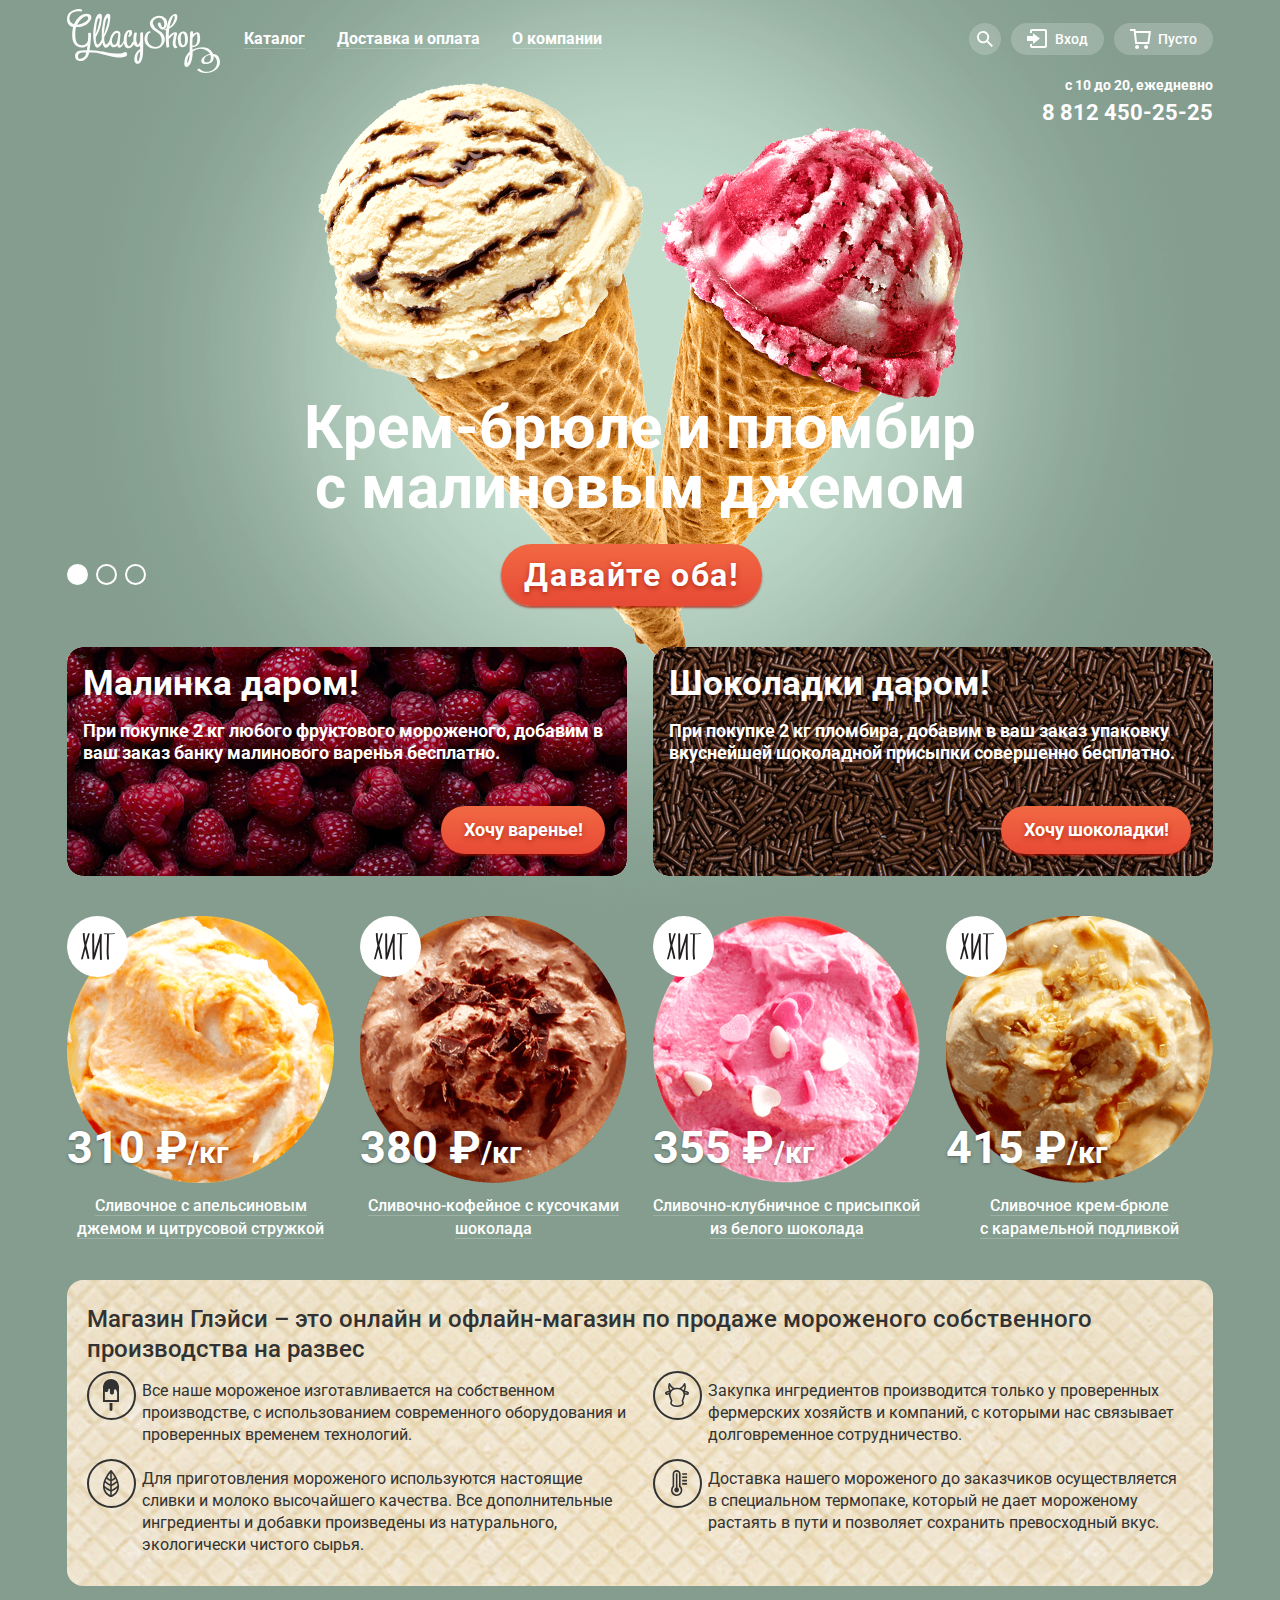
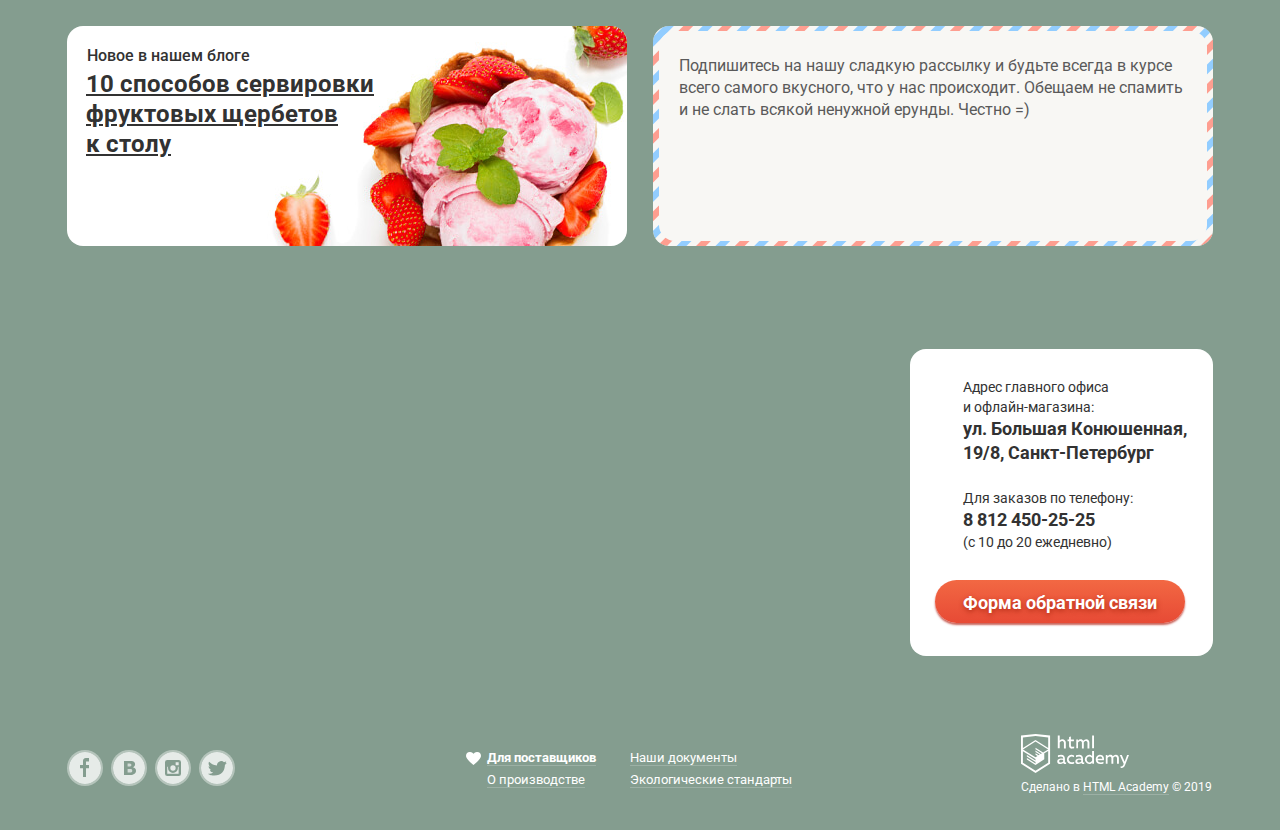
==== index.html @ c97689c0 "zzz" ====
<!DOCTYPE html>
<html class="page" lang="ru">

<head>
  <meta charset="utf-8">
  <title>HTML Academy: Глейси</title>
  <link href="https://fonts.googleapis.com/css2?family=Roboto:wght@400;500;700&display=swap" rel="stylesheet">
  <link rel="stylesheet" href="css/normalize.css">
  <link rel="stylesheet" href="css/styles.css">
</head>

<body>
  <div class="site-wrapper-1">
    <header class="main-header container">
      <div class="header-wrapper">
        <a class="logo">
          <img src="img/logo.svg" alt="Логотип Gllacy shop">
        </a>
        <nav class="main-nav">
          <ul class="main-nav-list lstyle-none">
            <li class="main-nav-item">
              <a class="main-nav-button" href="#">
                <span>Каталог</span>
              </a>
              <div class="drop">
                <p class="drop-header">Новинки</p>
                <ul class="drop-list lstyle-none">
                  <li class="drop-list-item">
                    <a href="catalog.html">Сливочное</a>
                  </li>
                  <li class="drop-list-item">
                    <a href="#">Щербеты</a>
                  </li>
                  <li class="drop-list-item">
                    <a href="#">Фруктовый лед</a>
                  </li>
                  <li class="drop-list-item">
                    <a href="#">Мелорин</a>
                  </li>
                </ul>
              </div>
            </li>
            <li class="main-nav-item">
              <a class="main-nav-button" href="#">
                <span>Доставка и оплата</span>
              </a>
            </li>
            <li class="main-nav-item">
              <a class="main-nav-button" href="#">
                <span>О компании</span>
              </a>
            </li>
          </ul>
          <ul class="service-list lstyle-none">
            <li class="service-item">
              <a class="service-button service-search" href="#">
                <span class="visually-hidden">Поиск</span>
              </a>
              <div class="service-drop">
                тут форма поиска
              </div>
            </li>
            <li class="service-item">
              <a class="service-button service-login" href="#">
                <span>Вход</span>
              </a>
              <div class="service-drop">
                тут форма входа
              </div>
            </li>
            <li class="service-item service-white">
              <a class="service-button service-cart" href="#">
                <span>Пусто</span>
              </a>
            </li>
          </ul>
        </nav>
      </div>
      <div class="work-time">
        <p>с 10 до 20, ежедневно</p>
        <a href="tel:88124502525">8 812 450-25-25</a>
      </div>
    </header>

    <main>
      <h1 class="visually-hidden">Магазин мороженного Gllacy shop</h1>
      <section class="slider">
        <div class="container">
          <h2 class="visually-hidden">Выгодные предложения</h2>
          <div class="slide-list">
            <div class="slide cream-raspberry active">
              <h3 class="slide-header">Крем-брюле и пломбир<br/> с малиновым джемом</h3>
              <a class="button slide-button" href="#">Давайте оба!</a>
            </div>
            <div class="slide choco-limon">
              <h3 class="slide-header">Шоколадный пломбир<br/> и лимонный сорбет</h3>
              <a class="button slide-button" href="#">Давайте оба!</a>
            </div>
            <div class="slide fondant-strawberry">
              <h3 class="slide-header">Пломбир с помадкой<br/> и клубничный щербет</h3>
              <a class="button slide-button" href="#">Давайте оба!</a>
            </div>
          </div>
          <div class="slide-controls">
            <button class="slider-button active-slide" type="button"></button>
            <button class="slider-button" type="button"></button>
            <button class="slider-button" type="button"></button>
          </div>
        </div>
      </section>
      <section class="banners container">
        <h2 class="visually-hidden">Дарим подарки!</h2>
        <article class="banner free-jam">
          <h3 class="banner-header">Малинка даром!</h3>
          <p class="banner-text">
            При покупке 2 кг любого фруктового мороженого, добавим в ваш заказ
            банку малинового варенья бесплатно.
          </p>
          <a class="button banner-button" href="catalog.html">Хочу варенье!</a>
        </article>
        <article class="banner free-chocolate">
          <h3 class="banner-header">Шоколадки даром!</h3>
          <p class="banner-text">
            При покупке 2 кг пломбира, добавим в ваш заказ упаковку вкуснейшей
            шоколадной присыпки совершенно бесплатно.
          </p>
          <a class="button banner-button" href="catalog.html">Хочу шоколадки!</a>
        </article>
      </section>
      <section class="hits">
        <div class="container">
          <h2 class="visually-hidden">Попробуйте наши хиты продаж!</h2>
          <ul class="production-list lstyle-none">
            <li class="production-item">
              <div class="production-hit">
                <span class="visually-hidden">Хит</span>
              </div>
              <img src="img/ic-orange.png" width="267" height="267" alt="Изображение сливочного мороженого с апельсиновым джемом и цитрусовой стружкой">
              <p class="production-price">310 ₽<span>/кг</span></p>
              <h3>
                <a class="white-link production-link" href="catalog.html">Сливочное с апельсиновым джемом и цитрусовой стружкой</a>
              </h3>
              <a class="button production-button" href="catalog.html">Быстрый просмотр</a>
            </li>
            <li class="production-item">
              <div class="production-hit">
                <span class="visually-hidden">Хит</span>
              </div>
              <img src="img/ic-choco.png" width="267" height="267" alt="Изображение сливочно-кофейного мороженого с кусочками шоколада">
              <p class="production-price">380 ₽<span>/кг</span></p>
              <h3>
                <a class="white-link production-link" href="catalog.html">Сливочно-кофейное с кусочками шоколада</a>
              </h3>
              <a class="button production-button" href="catalog.html">Быстрый просмотр</a>
            </li>
            <li class="production-item">
              <div class="production-hit">
                <span class="visually-hidden">Хит</span>
              </div>
              <img src="img/ic-white-choco.png" width="267" height="267" alt="Изображение сливочно-клубничного мороженого с присыпкой из белого шоколада">
              <p class="production-price">355 ₽<span>/кг</span></p>
              <h3>
                <a class="white-link production-link" href="catalog.html">Сливочно-клубничное с&nbsp;присыпкой из белого шоколада</a>
              </h3>
              <a class="button production-button" href="catalog.html">Быстрый просмотр</a>
            </li>
            <li class="production-item">
              <div class="production-hit">
                <span class="visually-hidden">Хит</span>
              </div>
              <img src="img/ic-creme-caramel.png" width="267" height="267" alt="Изображение сливочного мороженого крем-брюле с карамельной подливкой">
              <p class="production-price">415 ₽<span>/кг</span></p>
              <h3>
                <a class="white-link production-link" href="catalog.html">Сливочное крем-брюле с&nbsp;карамельной подливкой</a>
              </h3>
              <a class="button production-button" href="catalog.html">Быстрый просмотр</a>
            </li>
          </ul>
        </div>
      </section>
      <section class="advantages">
        <div class="container">
          <div class="advantages-content">
            <h2 class="advantages-header">
              Магазин Глэйси – это онлайн и офлайн-магазин по продаже мороженого
              собственного производства на развес
            </h2>
            <ul class="advantages-list lstyle-none">
              <li class="advantage-item ic-svg">
                <p>
                  Все наше мороженое изготавливается на собственном производстве, с
                  использованием современного оборудования и проверенных временем
                  технологий.
                </p>
              </li>
              <li class="advantage-item cow-svg">
                <p>
                  Закупка ингредиентов производится только у проверенных фермерских
                  хозяйств и компаний, с которыми нас связывает долговременное
                  сотрудничество.
                </p>
              </li>
              <li class="advantage-item leaf-svg">
                <p>
                  Для приготовления мороженого используются настоящие сливки и
                  молоко высочайшего качества. Все дополнительные ингредиенты и
                  добавки произведены из натурального, экологически чистого сырья.
                </p>
              </li>
              <li class="advantage-item temp-svg">
                <p>
                  Доставка нашего мороженого до заказчиков осуществляется в&nbsp;специальном термопаке, который не дает мороженому растаять в пути
                  и позволяет сохранить превосходный вкус.
                </p>
              </li>
            </ul>
          </div>
        </div>
      </section>
      <div class="promo-section">
        <div class="container">
          <div class="promo-content">
            <article class="new-post-banner">
              <p class="new-post-notify">Новое в нашем блоге</p>
              <h2 class="new-post-header">
                <a href="#">10 способов сервировки фруктовых щербетов к&nbsp;столу</a>
              </h2>
            </article>
            <section class="mailing">
              <div class="mailing-wrapper">
                <h2 class="visually-hidden">Форма обратной связи</h2>
                <p class="mailing-text">
                  Подпишитесь на нашу сладкую рассылку и будьте всегда в курсе всего
                  самого вкусного, что у нас происходит. Обещаем не спамить и не слать
                  всякой ненужной ерунды. Честно =)
                </p>
                <div>
                  <!-- тут будет форма эмайла -->
                </div>
              </div>
            </section>
          </div>
        </div>
      </div>
      <section class="map">
        <div class="map-box" id="ya-map"></div>
        <div class="container">
          <div class="address-box">
            <h2 class="visually-hidden">Как нас найти</h2>
            <div class="how-to-find">
              <div class="address-box-item">
                <p class="address-box-text">Адрес главного офиса и&nbsp;офлайн-магазина:</p>
                <p class="address-box-info">ул. Большая Конюшенная, 19/8, Санкт-Петербург</p>
              </div>
              <div class="address-box-item">
                <p class="address-box-text">Для заказов по телефону:</p>
                <a class="address-box-info" href="tel:88124502525">8 812 450-25-25</a>
                <p class="address-box-text">(с 10 до 20 ежедневно)</p>
              </div>
            </div>
            <a class="button feedback-button" href="#">Форма обратной связи</a>
          </div>
        </div>
      </section>
    </main>
    <footer class="main-footer container">
      <section class="footer-social">
        <h2 class="visually-hidden">Ищите нас в соц. сетях!</h2>
        <ul class="footer-social-icons lstyle-none">
          <li class="footer-social-item">
            <a class="fb-link" href="#">
              <span class="visually-hidden">Facebook</span>
            </a>
          </li>
          <li class="footer-social-item">
            <a class="vk-link" href="#">
              <span class="visually-hidden">VK</span>
            </a>
          </li>
          <li class="footer-social-item">
            <a class="inst-link" href="#">
              <span class="visually-hidden">Instagram</span>
            </a>
          </li>
          <li class="footer-social-item">
            <a class="tw-link" href="#">
              <span class="visually-hidden">Twitter</span>
            </a>
          </li>
        </ul>
      </section>
      <section class="footer-nav">
        <h2 class="visually-hidden">Документы</h2>
        <ul class="footer-nav-list lstyle-none">
          <li class="footer-nav-item">
            <a class="footer-heart white-link" href="#">Для поставщиков</a>
          </li>
          <li class="footer-nav-item">
            <a class="white-link" href="#">О производстве</a>
          </li>
          <li class="footer-nav-item">
            <a class="white-link" href="#">Наши документы</a>
          </li>
          <li class="footer-nav-item">
            <a class="white-link" href="#">Экологические стандарты</a>
          </li>
        </ul>
      </section>
      <div class="footer-credits">
        <a href="https://htmlacademy.ru">
          <img src="img/htmlacademy.svg" alt="Логитоп HTML Academy">
        </a>
        <p class="html-academy">Сделано в <a class="white-link" href="https://htmlacademy.ru">HTML Academy</a> © 2019</p>
      </div>
    </footer>
  </div>
  <!-- тут модальное окно -->
  <script src="http://api-maps.yandex.ru/2.1/?lang=ru_RU" type="text/javascript"></script>
  <script type="text/javascript" src="js/custom_mappin.js"></script>
</body>
</html>
---- css/styles.css ----
﻿:root {
  --basic-white: #fff;
  --full-black: #000;
  --cart-drop-grey: #c4c4c4;
  --cart-border-grey: #CACAC7;
  --alpha-white: rgba(255, 255, 255, 0.2);
  --less-alpha-white: rgba(255, 255, 255, 0.8);
  --basic-black: #323232;
  --basic-grey: #999999;
  --modal-white: #f8f7f4;
  --basic-button: linear-gradient(180deg, #f26843 0%, #e74a35 100%);
  --hover-button: linear-gradient(0deg, rgba(255, 255, 255, 0.2), rgba(255, 255, 255, 0.2)), linear-gradient(180deg, #F26843 0%, #E74A35 100%);
  --click-button: linear-gradient(0deg, rgba(0, 0, 0, 0.07), rgba(0, 0, 0, 0.07)), linear-gradient(180deg, #f26843 0%, #e74a35 100%);
  --nav-list-hover: #fbded7;
  --nav-list-click: #f6b5a5;
  --nav-list-on-page: #d07058;
  --nav-catalog-click: #ededed;
  --nav-catalog-active: #696969;
  --link-hover: #ffbc9e;
  --link-click: #e84d37;
  --slider-hover: rgba(255, 255, 255, 0.4);
  --raspberry-color: #dc143c;
  --choco-color: #7f4e1e;
  --advantages-color: #f8facd;
  --new-post-color: #fad3a2;
  --mailing-grey: #5A5A5A;
  --darker-white: #FEFEFE;
  --link-hover-color: rgba(255, 188, 158, 0.3);
  --swamp-bg: #849D8F;
  --dark-blue-bg: #8996A6;
  --brown-bg: #9D8B84;
  --dark-link-click: rgba(232, 77, 55, 0.3);
  --box-shadow: rgba(172, 16, 0, 0.64);
  --text-shadow: rgba(160, 32, 11, 0.76);
  --box-shadow-active: #942718;
  --box-shadow-hover: rgba(0, 0, 0, 0.2);
  --shadow-price: rgba(49, 50, 53, 0.5);
  --social-border: rgba(255, 255, 255, 0.5);
  --range-white: rgba(248, 247, 244, 0.5);
  --range-button-grey: #ABABAB;
  --droplist-shadow: rgba(0, 0, 0, 0.4);
  --droplist-border: rgba(50, 50, 50, 0.2);
}

a {
  text-decoration: none
}

img {
  max-width: 100%;
  height: auto;
}

body {
  min-width: 1200px;
  margin: 0;
  padding: 0;
  font-family: "Roboto", Arial, sans-serif;
  font-style: normal;
  font-weight: normal;
  font-size: 16px;
  line-height: 22px;
  color: var(--basic-white);
  min-height: 100%;
  display: grid;
  grid-template-rows: min-content 1fr min-content;
}

.page {
  height: 100%;
}

.container {
  width: 1146px;
  margin: 0 auto;
  padding: 0 20px;
}

.main-header {
  margin-top: 9px;
}

.header-wrapper {
  display: flex;
  justify-content: space-between;
}

.logo {
  height: 64px;
}

.main-nav {
  display: flex;
  flex-direction: row;
  align-items: center;
  width: 87%;
  margin-bottom: 4px;
}

.main-nav-list {
  display: flex;
  font-weight: bold;
  font-size: 16px;
  line-height: 18px;
  margin: 0 0 0 10px;
  padding: 0;
}

.main-nav-button {
  padding: 5.5px 14px;
  color: var(--basic-white);
  border-radius: 26px;
}

.main-nav-button > span {
  border-bottom: 1px solid var(--alpha-white);
}

.main-nav-button:hover > span {
  border-color: transparent;
}

.nav-on-page {
  border-color: transparent;
  background-color: var(--nav-list-on-page);
}

.main-nav-button:hover{
  background: var(--basic-white);
  color: var(--basic-black);
}

.main-nav-button:hover .main-nav-button {
  color: var(--basic-black);
  border-color: transparent;
}

.main-nav-button:active {
  color: var(--basic-black);
  border-color: transparent;
  background: var(--nav-catalog-click);
  box-shadow: inset 0px 2px 1px var(--nav-catalog-active);
}

.main-nav-item {
  position: relative;
  margin-right: 4px;
}

.drop {
  position: absolute;
  opacity: 0;
  top: 100%;
  left: 0;
  margin: 12px 0 0 -7px;
  max-width: 143px;
  background-color: var(--basic-white);
  border-radius: 4px;
  box-shadow: 0px 20px 20px var(--droplist-shadow);
  pointer-events: none;
  z-index: 1;
}

.drop::before {
  content: "";
  position: absolute;
  bottom: 100%;
  left: 0;
  right: 0;
  height: 12px;
}

.main-nav-item:hover .drop,
.main-nav-item:focus + .drop,
.drop:hover {
  opacity: 1;
  pointer-events: auto;
}
.filter-droplist:focus-within {
  opacity: 1;
  pointer-events: auto;
}

.drop-header {
  position: relative;
  color: var(--basic-black);
  font-weight: bold;
  font-size: 14px;
  line-height: 18px;
  padding: 10px 0 10px 21px;
  margin: 0;
  min-width: 113px;
}

.drop-header::after {
  position: absolute;
  content: "";
  width: calc(100% - 15px);
  height: 1px;
  bottom: 0;
  left: 6px;
  background: var(--droplist-border);
}

.drop-list {
  /* margin: 13px 20px 13px 21px; */
  padding: 0;
  min-width: 107px;
}

.drop-list-item {
  margin-top: 4px;
  display: flex;
  flex-direction: column;
  justify-content: center;
  min-height: 27px;
}

.drop-list-item:first-child {
  margin-top: 6px;
}

.drop-list-item:last-child {
  margin-bottom: 7px;
}

.drop-list-item:hover {
  background: var(--nav-list-hover);
}

.drop-list-item:active {
  background: var(--nav-list-click);
}

.drop-on-page, .drop-on-page:hover, .drop-on-page:active {
  background: var(--nav-list-on-page);
}

.drop-list-item a {
  color: var(--basic-black);
  margin-left: 21px;
  margin-right: 20px;
  font-weight: normal;
  font-size: 14px;
  line-height: 16px;
  min-width: 107px;
}

.service-list {
  display: flex;
  align-items: center;
  margin: 0 0 0 auto;
  padding: 0;
  font-weight: 500;
  font-size: 14px;
  line-height: 16px;
}

.service-item {
  position: relative;
  margin-left: 10px;
}

.service-button {
  display: flex;
  justify-content: center;
  align-items: center;
  box-sizing: border-box;
  color: var(--basic-white);
  background-color: var(--alpha-white);
  min-width: 32px;
  min-height: 32px;
  font-weight: 500;
  font-size: 14px;
  line-height: 16px;
  padding: 7px 16px 8px 16px;
  border-radius: 20px;
  position: relative;
}

.service-button > span {
  margin-left: 28px;
}

.service-button:active {
  background: var(--nav-catalog-click);
  box-shadow: inset 0px 2px 1px var(--nav-catalog-active);
}

.service-search {
  padding: 8px;
  border-radius: 50%;
}

.service-button::before {
  content: "";
  position: absolute;
}

.service-search::before {
  width: 16px;
  height: 16px;
  background-size: 16px;
  background: url(../img/search.svg) no-repeat;
}

.service-login::before {
  left: 16px;
  width: 20px;
  height: 19px;
  background-size: 20px 19px;
  background: url(../img/login.svg) no-repeat;
}

.service-cart::before {
  left: 16px;
  width: 21px;
  height: 20px;
  background-size: 21px 20px;
  background: url(../img/cart.svg) no-repeat;
}

.service-button:hover:not(.full-cart) {
  color: var(--basic-black);
  background-color: var(--basic-white);
}

.service-search:hover::before {
  background: url(../img/search-black.svg) no-repeat;
}

.service-login:hover::before {
  background: url(../img/login-black.svg) no-repeat;
}

.service-cart:hover:not(.full-cart)::before {
  background: url(../img/black-cart.svg) no-repeat;
}

.full-cart {
  color: var(--basic-black);
  background-color: var(--basic-white);
}

.full-cart::before {
  background: url(../img/full-cart.svg) no-repeat;
}

.x-button {
  border: none;
  padding: 0;
  margin-right: 9px;
  cursor: pointer;
}

.cart-drop-items {
  border-bottom: 1px solid var(--cart-border-grey);
  margin-left: 6px;
  padding-bottom: 18px;
}

.cart-drop-item {
  display: flex;
  flex-direction: row;
  justify-content: flex-start;
  align-items: center;
  font-weight: normal;
  font-size: 13px;
  line-height: 16px;
}

.cart-drop-item:not(:last-child) {
  margin-bottom: 17px;
}

.cart-drop-text {
  max-width: 216px;
  margin: 0;
  align-self: flex-start;
  color: var(--basic-black);
  margin-top: 10px;
}

.cart-label {
  margin-left: 13px;
}

.cart-weight {
  margin-left: 31px;
  color: var(--full-black);
}

.cart-price {
  margin-left: 26px;
}

.cart-weight span {
  color: var(--cart-drop-grey);
}

.cart-drop-price {
  font-weight: bold;
  font-size: 15px;
  line-height: 16px;
  text-align: right;
  margin: 15px 2px 0 0;
}

.cart-button {
  padding: 13px 16px 14px 15px;
  border-radius: 26px;
  margin: 16px 0 0 auto;
  font-weight: bold;
  font-size: 18px;
  line-height: 16px;
}

.service-drop {
  position: absolute;
  background: var(--modal-white);
  box-shadow: 0px 20px 20px var(--droplist-shadow);
  border-radius: 4px;
  padding: 20px;
  top: 100%;
  color: var(--basic-black);
  right: 0;
  opacity: 0;
  pointer-events: none;
  margin-top: 4px;
}

.service-drop::before {
  content: "";
  position: absolute;
  bottom: 100%;
  left: 0;
  right: 0;
  height: 4px;
}

.service-search:hover + .service-drop,
.service-search:focus + .service-drop,
.service-drop:hover,
.service-login:hover + .service-drop,
.service-login:focus + .service-drop,
.service-drop:hover,
.service-cart:hover + .service-drop,
.service-cart:focus + .service-drop,
.service-drop:hover {
  opacity: 1;
  pointer-events: auto;
}

.cart-drop {
  min-width: 510px;
  display: flex;
  flex-direction: column;
  padding: 20px 14px 21px 15px;
}

.visually-hidden {
  /* visibility: hidden; */
  display: none;
}

.slide-header {
  font-weight: bold;
  font-size: 60px;
  line-height: 60px;
  margin: 0 0 35px 0;
}

.breadcrumbs {
  margin: -26px 0 0 -1px;
  padding: 0;
  display: flex;
  font-size: 14px;
  line-height: 16px;
}

.breadcrumbs-item {
  position: relative;
  margin-right: 24px;
}

.breadcrumbs-item:not(:first-child)::before {
  content: "";
  position: absolute;
  width: 6px;
  height: 6px;
  top: 4px;
  left: -15px;
  background: url(../img/top-nav-arrow.svg) no-repeat;
  background-size: 6px;
}

.work-time {
  display: block;
  text-align: right;
}

.work-time p {
  font-weight: bold;
  font-size: 14px;
  line-height: 16px;
  margin-top: 4px;
  margin-bottom: 8px;
}

.work-time a {
  color: var(--basic-white);
  font-weight: bold;
  font-size: 22px;
  line-height: 24px;
}

.button {
  background: var(--basic-button);
  box-shadow: 0px 2px 2px var(--box-shadow);
  text-shadow: 0px 2px 5px var(--text-shadow);
  color: var(--basic-white);
}

.button:hover {
  background: var(--hover-button);
}

.button:active {
  background: var(--click-button);
  box-shadow: inset 0px 2px 2px var(--box-shadow-active);
}

.site-wrapper-1 {
  background: var(--swamp-bg) url(../img/bg-1.png);
  background-repeat: no-repeat;
  background-position: top center;
}

.site-wrapper-2 {
  background: var(--dark-blue-bg) url(../img/bg-2.png);
  background-repeat: no-repeat;
  background-position: top center;
}

.site-wrapper-3 {
  background: var(--brown-bg) url(../img/bg-3.png);
  background-repeat: no-repeat;
  background-position: top center;
}

.catalog-wrapper {
  background-color: var(--swamp-bg);
}

.slide {
  display: none;
}

.active {
  display: block;
}

.slide-list {
  position: relative;
  margin-top: 272px;
}

.slide-button {
  border-radius: 70px;
  font-weight: bold;
  font-size: 32px;
  line-height: 44px;
  letter-spacing: 0.05em;
  margin-right: 17px;
  padding: 12px 22px 12px 23px;
}

.slider {
  position: relative;
  text-align: center;
  margin-bottom: 50px;
}

.slide-controls {
  position: absolute;
  bottom: 12px;
  display: flex;
}

.slider-button {
  padding: 8.5px;
  border-radius: 50%;
  background: none;
  border: 2px solid var(--basic-white);
  cursor: pointer;
}

.slider-button:not(:last-child) {
  margin-right: 8px;
}

.slider-button:hover {
  background: var(--slider-hover);
}

.active-slide, .active-slide:hover {
  background: var(--basic-white);
  cursor: default;
}

.slider-button:active {
  background: var(--basic-white);
}

.free-jam {
  background: var(--raspberry-color) url(../img/raspberry.jpg) no-repeat;
  background-size: cover;
}

.free-chocolate {
  background: var(--choco-color) url(../img/chocolate.jpg) no-repeat;
  background-size: cover;
}

.banners {
  display: grid;
  grid-gap: 26px;
  grid-template-columns: 1fr 1fr;
}

.banner {
  display: flex;
  flex-direction: column;
  border-radius: 16px;
  padding: 16px 22px 22px 16px;
}

.banner-header {
  font-weight: bold;
  font-size: 35px;
  line-height: 41px;
  margin: 0 0 16px 0;
}

.banner-text {
  font-weight: bold;
  font-size: 18px;
  margin: 0 0 42px 0;
}

.banner-button {
  font-weight: bold;
  font-size: 18px;
  line-height: 24px;
  border-radius: 70px;
  text-align: center;
  padding: 12px 22px 12px 23px;
  margin-left: auto;
}

.hits {
  margin-top: 34px;
}

.production-list {
  display: grid;
  grid-template-columns: repeat(4, 293px);
  margin: 0 0 -10px -13px;
  padding: 0;
}

.production-item:hover {
  background: var(--alpha-white);
  box-shadow: 0px 20px 20px var(--box-shadow-hover);
  border-radius: 4px;
  z-index: 1;
}

.production-item {
  position: relative;
  text-align: center;
  padding: 6px 13px 30px;
  margin-bottom: -32px;
}

.production-item h3 {
  margin: 0;
}

.production-hit {
  position: absolute;
}

.production-hit::before {
  content: "";
  display: block;
  width: 61px;
  height: 61px;
  border-radius: 50%;
  background: var(--basic-white) url(../img/hit.svg) center no-repeat;
}

.production-price {
  margin: 0;
  position: absolute;
  top: 215px;
  font-weight: bold;
  font-size: 45px;
  line-height: 45px;
  text-shadow: 0px 1px 3px var(--shadow-price);

}

.production-price span {
  font-weight: bold;
  font-size: 30px;
  line-height: 35px;
  text-shadow: 0px 1px 3px var(--shadow-price);
}

.production-item h3{
  margin: 5px 0 18px 0;
}

.production-link {
  font-weight: 500;
  font-size: 16px;
  line-height: 22px;
}

.production-button {
  visibility: hidden;
  padding: 12px 16px 10px 17px;
  font-weight: bold;
  font-size: 18px;
  line-height: 24px;
  border-radius: 50px;
  margin: 0;
}

.production-item:hover .production-button {
  visibility: visible;
}

.white-link {
  color: var(--basic-white);
  border-bottom: 1px solid var(--alpha-white);
}

.white-link:hover, .white-link:active {
  color: var(--link-hover);
  border-bottom: 1px solid var(--link-hover-color);
}

.advantages {
  margin-top: 10px;
  margin-bottom: 40px;
}

.advantages-content {
  background: var(--advantages-color) url(../img/waffle.jpg) no-repeat;
  background-size: cover;
  border-radius: 16px;
  padding: 24px 21px 22px 20px;
}

.advantage-item p {
  margin: 0;
}

.advantages-header {
  font-weight: 500;
  font-size: 24px;
  line-height: 30px;
  color: var(--basic-black);
  margin: 0 0 2px 0;
}

.advantages-list {
  display: flex;
  flex-wrap: wrap;
  justify-content: space-between;
  font-size: 16px;
  line-height: 22px;
  margin: 0;
  padding: 0;
}

.advantage-item {
  display: flex;
  color: var(--basic-black);
  position: relative;
  width: calc(50% - 13px);
  box-sizing: border-box;
  padding: 13px 0 0 55px;
  margin-bottom: 8px;
}

.advantage-item::before {
  content: "";
  position: absolute;
  display: block;
  top: 5px;
  left: 0;
  width: 49px;
  height: 49px;
  background-size: 49px;
}

.advantage-item p {
  margin-top: 1px;
}

.ic-svg::before {
  background: url(../img/ic-icon.svg) no-repeat;
}

.cow-svg::before{
  background: url(../img/cow-icon.svg) no-repeat;
}

.leaf-svg::before{
  background: url(../img/leaf-icon.svg) no-repeat;
}

.temp-svg::before{
  background: url(../img/thermo-icon.svg) no-repeat;
}

.promo-section {
  margin-bottom: 41px;
}

.promo-content {
  display: grid;
  grid-template-columns: 1fr 1fr;
  grid-template-rows: 1fr;
  column-gap: 26px;
}

.promo-wrapper a {
  margin-top: 3px;
}

.new-post-banner {
  background: var(--new-post-color) url(../img/strawberry.jpg) no-repeat;
  background-size: 560px 220px;
  color: var(--basic-black);
  grid-column: 1;
  border-radius: 16px;
  padding: 17px 253px 87px 20px;
}

.new-post-notify {
  font-weight: 500;
  margin: 2px 0 0 0;
}

.new-post-header {
  margin: 2px 0px 0px -1px;
}

.new-post-header a{
  text-decoration: underline;
  color: var(--basic-black);
  font-weight: bold;
  font-size: 24px;
  line-height: 30px;
  display: inherit;
}

.new-post-header a:hover, .new-post-header a:active {
  color: var(--link-click);
}

.mailing {
  display: flex;
  background: var(--modal-white) url("../img/mailing.png");
  grid-column: 2;
  border-radius: 16px;
}

.mailing-wrapper {
  display: block;
  margin: 5px 6px;
  padding: 24px 12px 35px 20px;
  border-radius: 16px;
  background-color: var(--modal-white);
  flex-grow: 1;
}

.mailing-text {
  color: var(--mailing-grey);
  margin: 0;
}

.map {
  position: relative;
  display: block;
  border: 0;
  width: 100%;
  height: 430px;
}

.map-box {
  position: relative;
  display: block;
  border: 0px;
  height: 100%;
  width: 100%;
}

.address-box {
  position: absolute;
  right: 50%;
  margin-right: -573px;
  width: 253px;
  top: 62px;
  color: var(--basic-black);
  background-color: var(--basic-white);
  border-radius: 16px;
  padding: 28px 25px 41px 25px;
  display: inline-block;
  text-align: left;
}

.how-to-find {
  justify-self: right;
  margin-bottom: 39px;
  max-width: 253px;
}

.address-box-item {
  margin-bottom: 23px;
}

.address-box-text {
  margin: 0;
  max-width: 180px;
  font-size: 14px;
  line-height: 20px;
  border-radius: 16px;
}

.address-box-info {
  margin: 0;
  font-weight: bold;
  max-width: 225px;
  font-size: 18px;
  line-height: 24px;
  color: var(--basic-black);
}

.feedback-button {
  font-weight: bold;
  font-size: 18px;
  line-height: 24px;
  /* padding: 13px 28px; */
  padding: 12px 28px 10px 28px;
  border-radius: 70px;
  text-shadow: 0px 2px 5px var(--text-shadow);
}

.main-footer {
  display: flex;
  flex-direction: row;
  justify-content: space-between;
  align-items: center;
  padding: 16px 0 25px 0;
}

.footer-border {
  border-top: 1px solid var(--alpha-white);
}

.footer-social {
  width: 164px;
}

.footer-social-icons {
  display: flex;
  flex-direction: row;
  margin: 0;
  padding: 0;
}

.footer-social-item:not(:last-child) {
  margin-right: 12px;
}

.footer-social-item a {
  position: relative;
  display: inline-block;
  width: 32px;
  height: 32px;
}

.footer-social-item a::before {
  content: "";
  position: absolute;
  top: 0;
  left: 0;
  width: 100%;
  height: 100%;
  background-position: center;
  background-size: 32px;
  border: 2px solid var(--social-border);
  opacity: .8;
  border-radius: 50%;
}

.footer-social-item a:hover::before {
  opacity: 1;
}

.footer-social-item a:active::before {
  opacity: 1;
  border-color: var(--less-alpha-white);
}

.fb-link::before {
  background: url(../img/fb.svg) no-repeat;
}

.vk-link::before {
  background: url(../img/vk.svg) no-repeat;
}

.inst-link::before {
  background: url(../img/insta.svg) no-repeat;
}

.tw-link::before {
  background: url(../img/tw.svg) no-repeat;
}

.footer-nav {
  width: 310px;
  padding-left: 22px;
}

.footer-nav-list {
  /* height: 37px; */
  height: 40px;
  /* margin: -3px -3px 3px 3px; */
  padding: 0;
  display: flex;
  flex-flow: column wrap;
  align-content: space-between;
  justify-content: space-between;
}

.footer-nav-item {
  font-size: 13px;
  line-height: 18px;
}

.footer-nav-item:first-child {
  font-weight: bold;
}

.footer-nav-item:nth-child(2), .footer-nav-item:nth-child(1) {
  margin-left: 5px;
}

.footer-heart {
  position: relative;
}

.footer-heart::before {
  content: "";
  position: absolute;
  top: 2px;
  left: -21px;
  width: 15px;
  height: 13px;
  background: url(../img/heart.svg) no-repeat;
}

.footer-credits {
  font-size: 12px;
  line-height: 18px;
  margin-bottom: 9px;
  margin-right: 1px;
}

.html-academy {
  margin: 0;
}

.lstyle-none {
  list-style: none;
}

.catalog-header {
  font-weight: bold;
  font-size: 35px;
  line-height: 41px;
  margin: 1px 0 0 0;
}

.filter-list {
  max-width: 869px;
  margin-bottom: 22px;
  margin-top: 27px;
}

.filters {
  display: flex;
  flex-flow: row wrap;
  justify-content: space-between;
  align-items: center;
}

.filter-box {
  margin: 0 0 13px 0;
  padding: 0;
  border: 0;
}

.filter-box legend {
  font-weight: 500;
  font-size: 14px;
  line-height: 16px;
  margin-left: 16px;
  margin-bottom: 7px;
}

.range-filter {
  position: relative;
  background: var(--alpha-white);
  height: 36px;
  border-radius: 20px;
  display: flex;
  align-items: center;
}

.range-filter select {
  margin-top: -4px;
}

.sort {
  min-width: 196px;
}

.money {
  min-width: 218px;
}

.toggle {
  position: absolute;
  top: -9px;
  width: 4px;
  height: 4px;
  border: 8px solid var(--basic-white);
  border-radius: 50%;
  background: var(--range-button-grey);
  cursor: pointer;
}

.toggle:hover {
  border: 9px solid var(--basic-white);
}

.toggle-min {
  left: 13px;
}

.toggle-max {
  left: 112px;
}

.scale {
  position: relative;
  width: 176px;
  height: 2px;
  background: var(--range-white);
  margin-left: 21px;
  margin-top: -4px;
}

.scale .bar {
  width: 106px;
  margin-left: 16px;
  height: 2px;
  background: var(--modal-white);
}

.filter-droplist {
  color: var(--basic-white);
  background: transparent;
  border: none;
  width: 100%;
  height: 36px;
  padding-left: 15px;
  appearance: none;
  outline: none;
  cursor: pointer;
  font-weight: 500;
  font-size: 16px;
  line-height: 18px;
}

.filter-droplist option {
  font-family: Roboto;
  font-style: normal;
  font-weight: normal;
  font-size: 14px;
  line-height: 16px;
}

.filter-droplist:hover {
  color: var(--basic-black);
}

.filter-droplist:hover + .filter-droplist-btn {
  background: url(../img/sort-btn-black.svg) no-repeat;
}

.filter-droplist option {
  color: var(--basic-black);
}

.filter-droplist-btn {
  position: absolute;
  width: 11px;
  height: 10px;
  background: url(../img/sort-btn.svg) no-repeat;
  background-size: 11px 10px;
  right: 14px;
}

.fat {
  min-width: 425px;
}

.radio-filter {
  margin-left: 14px;
  margin-right: 18px;
  width: 100%;
  display: flex;
  justify-content: space-between;
  align-items: center;
}

.radio-filter label {
  font-weight: 500;
  font-size: 16px;
  line-height: 18px;
  cursor: pointer;
  margin-left: 33px;
}

.radio-filter input[type="radio"] {
  display: none;
}

.radio-item input[type="radio"]:checked + label::before{
  background: url(../img/radio-on.svg) no-repeat;
}

.radio-item label::before {
  content: "";
  position: absolute;
  left: 0;
  width: 22px;
  height: 22px;
  opacity: 0.8;
  background: url(../img/radio-off.svg) no-repeat;
  background-size: 22px;
}

.radio-item label:hover::before {
  opacity: 1;
}

.radio-item input[disabled] + label::before{
  opacity: .4;
}

.radio-item {
  position: relative;
}

.checkbox-item {
  margin: 2px 21px 0 15px;
  width: 100%;
  display: flex;
  flex-direction: row;
  justify-content: space-between;
  align-items: center;
}

.filter-checkbox input[type="checkbox"] {
  display: none;
}

.filter-checkbox input[type="checkbox"]:checked + label::before {
  width: 24px;
  height: 20px;
  background: url(../img/checkbox-on.svg) no-repeat;
  background-size: 24px 20px;
}

.filter-checkbox label::before {
  content: "";
  position: absolute;
  left: 0;
  opacity: .8;
  width: 20px;
  height: 20px;
  background: url(../img/checkbox-off.svg) no-repeat;
  background-size: 20px;
}

.filter-checkbox input[disabled] + label::before {
  opacity: .4;
}

.filter-checkbox label:hover::before {
  opacity: 1;
}

.filter-checkbox label {
  font-weight: 500;
  font-size: 16px;
  line-height: 18px;
  cursor: pointer;
  margin-left: 32px;
}

.filter-checkbox {
  position: relative;
}

.fillers {
  min-width: 711px;
}

.filter-apply {
  background: var(--alpha-white);
  border: 2px solid var(--basic-white);
  border-radius: 20px;
  min-width: 144px;
  height: 36px;
  padding: 0;
  margin-top: 10px;
  outline: none;
  cursor: pointer;
  color: var(--basic-white);
  font-weight: 500;
  font-size: 16px;
  line-height: 18px;
}

.filter-apply:hover {
  color: var(--basic-black);
  background-color: var(--basic-white);
}

.filter-apply:active {
  color: var(--basic-black);
  background-color: var(--basic-white);
  box-shadow: inset 0px 2px 2px var(--nav-catalog-active);
  border: none;
}

.back-arrow {
  transform: rotate(-180deg);
}

.nav-arrow {
  display: inline-block;
}

.disabled {
  opacity: 0.2;
}

.bottom-nav {
  margin: 46px -0 30px auto;
  padding: 0;
  width: 194px;
  display: flex;
  justify-content: space-between;
  align-items: center;
}

.bottom-nav li:nth-child(2) {
  margin-left: 12px;
}

.bottom-nav li:nth-last-child(2) {
  margin-right: 14px;
}

.nav-page {
  display: inline-block;
  padding: 4px 8.5px;
  font-weight: 500;
  font-size: 16px;
  line-height: 18px;
}

.nav-page:hover {
  background: var(--alpha-white);
  border-radius: 50%;
  cursor: pointer;
}

.nav-page a {
  color: var(--basic-white);
}

.page-active, .page-active:hover {
  color: var(--basic-black);
  background: var(--basic-white);
  border-radius: 50%;
  cursor: default;
}
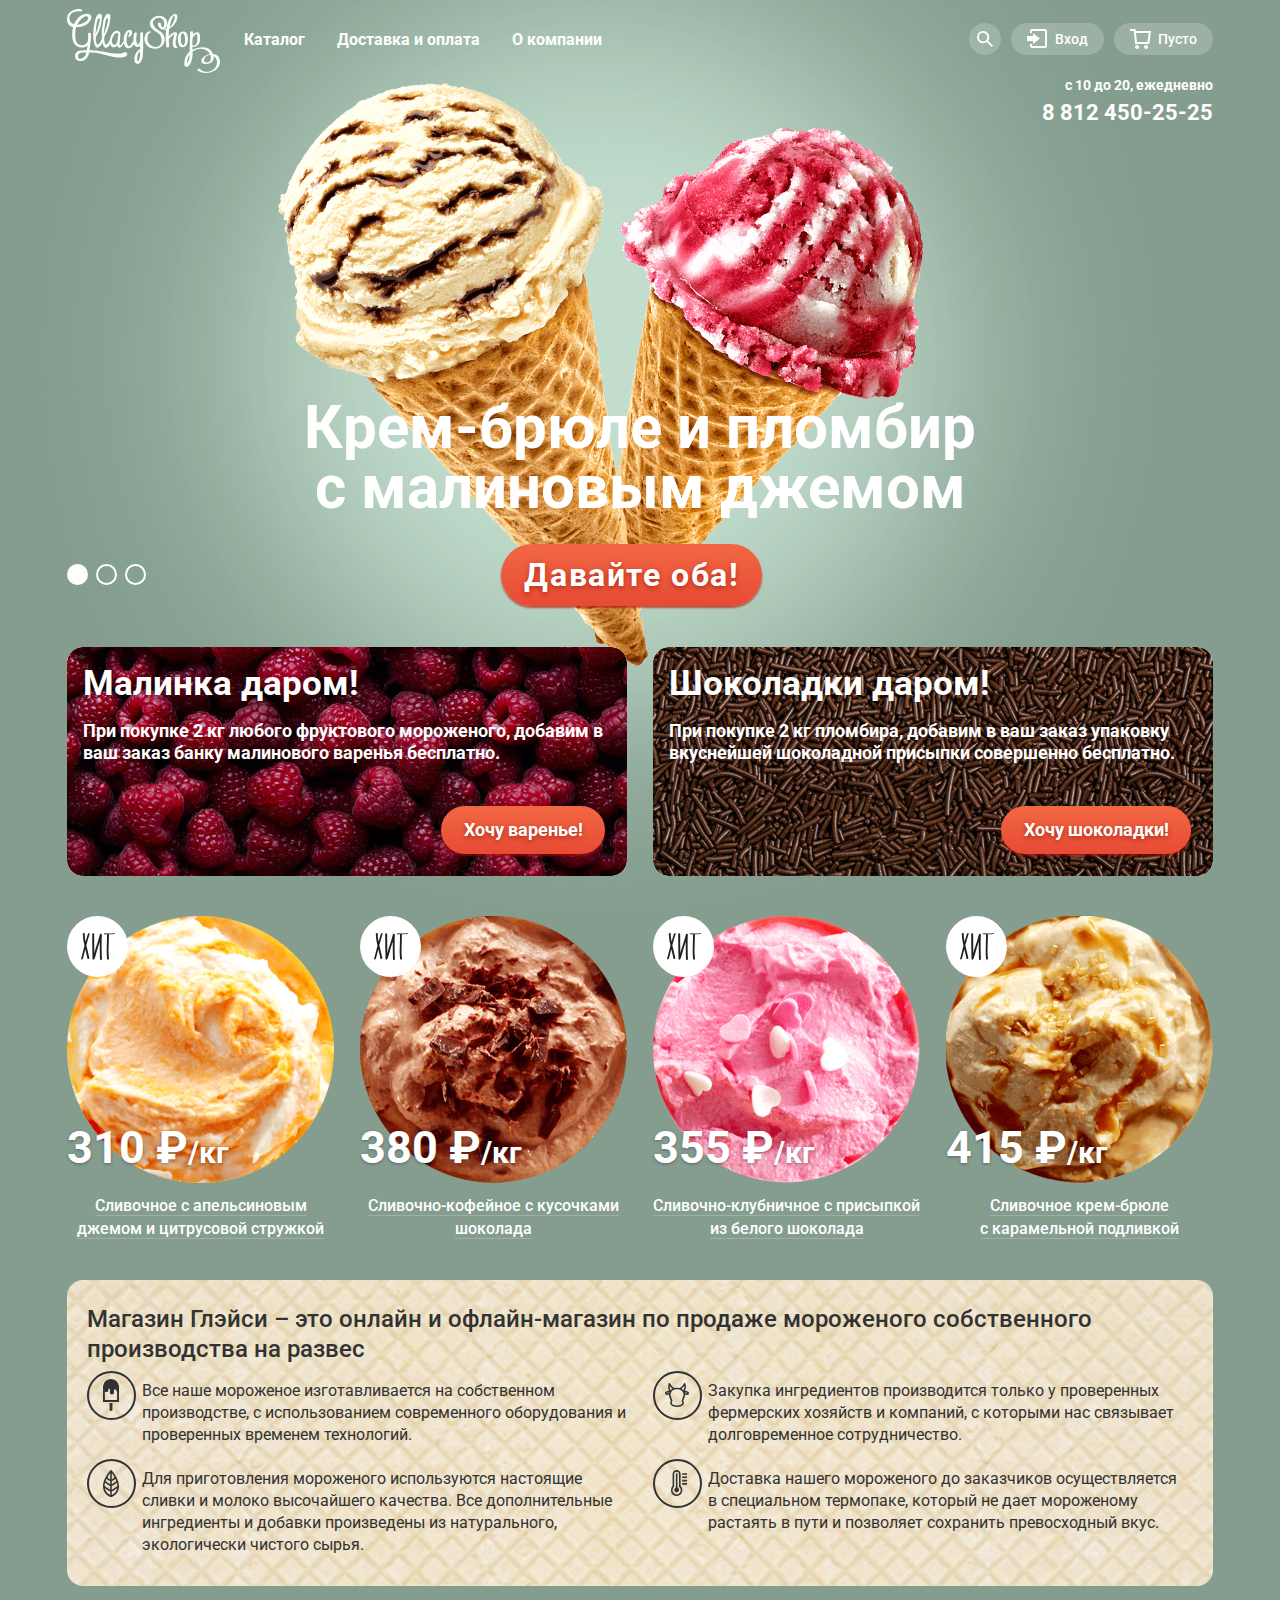
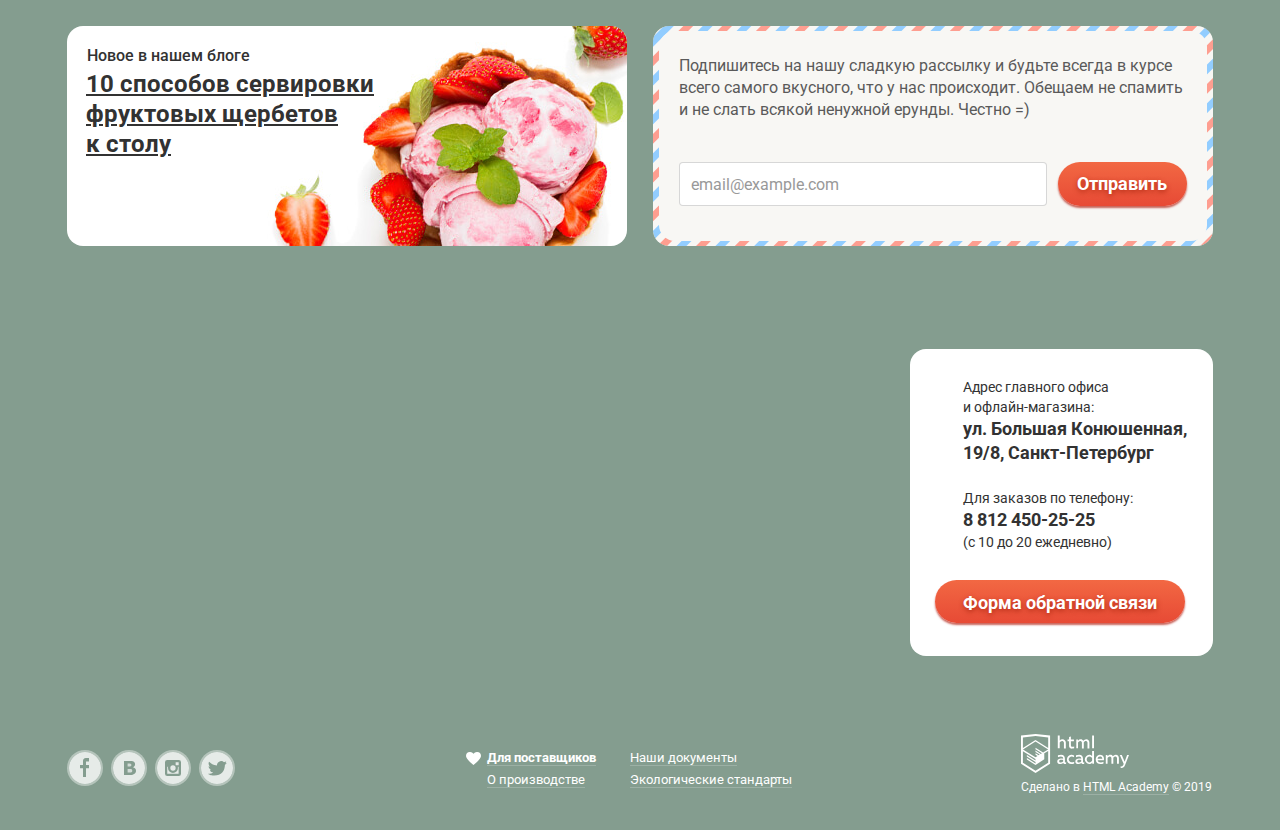
==== commit 160ddacb: "finally" ====
--- a/index.html
+++ b/index.html
@@ -10,7 +10,7 @@
 </head>
 
 <body>
-  <div class="site-wrapper-1">
+  <div class="site-wrapper site-wrapper-1">
     <header class="main-header container">
       <div class="header-wrapper">
         <a class="logo">
@@ -19,8 +19,8 @@
         <nav class="main-nav">
           <ul class="main-nav-list lstyle-none">
             <li class="main-nav-item">
-              <a class="main-nav-button" href="#">
-                <span>Каталог</span>
+              <a class="main-nav-button" href="catalog.html">
+                Каталог
               </a>
               <div class="drop">
                 <p class="drop-header">Новинки</p>
@@ -56,16 +56,29 @@
               <a class="service-button service-search" href="#">
                 <span class="visually-hidden">Поиск</span>
               </a>
-              <div class="service-drop">
-                тут форма поиска
+              <div class="service-drop service-drop-search">
+                <form action="https://echo.htmlacademy.ru/" method="GET">
+                  <label class="visually-hidden" for="query">Поле для ввода запроса поиска</label>
+                  <input class="default-input" name="query" id="query" type="text" placeholder="Крем-брюле">
+                </form>
               </div>
             </li>
             <li class="service-item">
               <a class="service-button service-login" href="#">
                 <span>Вход</span>
               </a>
-              <div class="service-drop">
-                тут форма входа
+              <div class="service-drop service-drop-login">
+                <form action="https://echo.htmlacademy.ru/" method="GET">
+                  <label class="visually-hidden" for="email">Поле для ввода email</label>
+                  <input class="default-input drop-input-login" name="email" id="email" type="email" placeholder="email@example.com">
+                  <label class="visually-hidden" for="pwd">Поле для ввода пароля</label>
+                  <input class="default-input drop-input-login" name="pwd" id="pwd" type="password" placeholder="······">
+                  <div class="login-links">
+                    <button class="button drop-login-btn" type="submit">Войти</button>
+                    <a class="drop-link" href="#">Забыли пароль?</a>
+                    <a class="drop-link" href="#">Новая регистрация</a>
+                  </div>
+                </form>
               </div>
             </li>
             <li class="service-item service-white">
@@ -87,24 +100,24 @@
       <section class="slider">
         <div class="container">
           <h2 class="visually-hidden">Выгодные предложения</h2>
+          <div class="slide-controls">
+            <button class="slider-button slide-1 active-slide" type="button"></button>
+            <button class="slider-button slide-2" type="button"></button>
+            <button class="slider-button slide-3" type="button"></button>
+          </div>
           <div class="slide-list">
             <div class="slide cream-raspberry active">
               <h3 class="slide-header">Крем-брюле и пломбир<br/> с малиновым джемом</h3>
-              <a class="button slide-button" href="#">Давайте оба!</a>
+              <a class="button slide-button" href="catalog.html">Давайте оба!</a>
             </div>
             <div class="slide choco-limon">
               <h3 class="slide-header">Шоколадный пломбир<br/> и лимонный сорбет</h3>
-              <a class="button slide-button" href="#">Давайте оба!</a>
+              <a class="button slide-button" href="catalog.html">Давайте оба!</a>
             </div>
             <div class="slide fondant-strawberry">
               <h3 class="slide-header">Пломбир с помадкой<br/> и клубничный щербет</h3>
-              <a class="button slide-button" href="#">Давайте оба!</a>
+              <a class="button slide-button" href="catalog.html">Давайте оба!</a>
             </div>
-          </div>
-          <div class="slide-controls">
-            <button class="slider-button active-slide" type="button"></button>
-            <button class="slider-button" type="button"></button>
-            <button class="slider-button" type="button"></button>
           </div>
         </div>
       </section>
@@ -234,17 +247,18 @@
                   самого вкусного, что у нас происходит. Обещаем не спамить и не слать
                   всякой ненужной ерунды. Честно =)
                 </p>
-                <div>
-                  <!-- тут будет форма эмайла -->
-                </div>
+                <form class="email-subscription" method="GET" action="https://echo.htmlacademy.ru/">
+                  <label class="visually-hidden" for="email">Поле для ввода имени</label>
+                  <input class="default-input email-sub-input" id="email" name="email" type="email" placeholder="email@example.com">
+                  <button class="button email-sub-btn" type="submit">Отправить</button>
+                </form>
               </div>
             </section>
           </div>
         </div>
       </div>
       <section class="map">
-        <div class="map-box" id="ya-map"></div>
-        <div class="container">
+        <div class="container map-order">
           <div class="address-box">
             <h2 class="visually-hidden">Как нас найти</h2>
             <div class="how-to-find">
@@ -261,6 +275,7 @@
             <a class="button feedback-button" href="#">Форма обратной связи</a>
           </div>
         </div>
+        <div class="map-box" id="ya-map"></div>
       </section>
     </main>
     <footer class="main-footer container">
@@ -314,8 +329,23 @@
       </div>
     </footer>
   </div>
-  <!-- тут модальное окно -->
+  <div class="feedback-background"></div>
+  <section class="modal modal-feedback">
+    <p class="modal-feedback-header">Мы обязательно вам ответим!</p>
+    <form class="feedback-form" action="https://echo.htmlacademy.ru/" method="GET">
+      <label class="visually-hidden" for="name">Поле для ввода имени</label>
+      <input class="default-input modal-feedback-input feedback-name" name="name" id="name" type="text" placeholder="Имя Фамилия">
+      <label class="visually-hidden" for="email">Поле для ввода имени</label>
+      <input class="default-input modal-feedback-input feedback-email" name="email" id="email" type="email" placeholder="email@example.com">
+      <label class="visually-hidden" for="text">Поле для ввода отзыва</label>
+      <textarea class="modal-textarea feedback-text" name="feedback-text" id="text" cols="30" rows="8" placeholder="В свободной форме"></textarea>
+      <button class="button modal-send-btn" type="submit">Отправить</button>
+    </form>
+    <button class="modal-close" type="button" aria-label="Закрыть">
+      <img src="img/big-cross.svg" alt="Кнопка закрытия модального окна">
+    </button>
+  </section>
   <script src="http://api-maps.yandex.ru/2.1/?lang=ru_RU" type="text/javascript"></script>
-  <script type="text/javascript" src="js/custom_mappin.js"></script>
+  <script type="text/javascript" src="js/script.js"></script>
 </body>
 </html>
--- a/css/styles.css
+++ b/css/styles.css
@@ -40,6 +40,9 @@
   --range-button-grey: #ABABAB;
   --droplist-shadow: rgba(0, 0, 0, 0.4);
   --droplist-border: rgba(50, 50, 50, 0.2);
+  --input-grey: rgba(178, 178, 178, 0.52);
+  --input-link-border: rgba(50, 50, 50, 0.3);
+  --input-blue: rgba(46, 136, 228, 0.52);
 }
 
 a {
@@ -63,6 +66,7 @@
   color: var(--basic-white);
   min-height: 100%;
   display: grid;
+  grid-template-rows: -webkit-min-content 1fr -webkit-min-content;
   grid-template-rows: min-content 1fr min-content;
 }
 
@@ -112,11 +116,11 @@
   border-radius: 26px;
 }
 
-.main-nav-button > span {
+.main-nav-button > a {
   border-bottom: 1px solid var(--alpha-white);
 }
 
-.main-nav-button:hover > span {
+.main-nav-button:hover > a {
   border-color: transparent;
 }
 
@@ -140,6 +144,13 @@
   border-color: transparent;
   background: var(--nav-catalog-click);
   box-shadow: inset 0px 2px 1px var(--nav-catalog-active);
+}
+
+.main-nav-button:hover + .drop,
+.main-nav-button:focus + .drop,
+.drop:hover, .drop:focus-within {
+  opacity: 1;
+  pointer-events: auto;
 }
 
 .main-nav-item {
@@ -170,12 +181,6 @@
   height: 12px;
 }
 
-.main-nav-item:hover .drop,
-.main-nav-item:focus + .drop,
-.drop:hover {
-  opacity: 1;
-  pointer-events: auto;
-}
 .filter-droplist:focus-within {
   opacity: 1;
   pointer-events: auto;
@@ -228,6 +233,10 @@
   background: var(--nav-list-hover);
 }
 
+.drop-list-item:focus-within:not(.drop-on-page){
+  background: var(--nav-list-hover);
+}
+
 .drop-list-item:active {
   background: var(--nav-list-click);
 }
@@ -238,12 +247,13 @@
 
 .drop-list-item a {
   color: var(--basic-black);
-  margin-left: 21px;
-  margin-right: 20px;
+  padding-left: 21px;
   font-weight: normal;
   font-size: 14px;
   line-height: 16px;
-  min-width: 107px;
+  min-width: 123px;
+  outline: none;
+  word-break: break-word;
 }
 
 .service-list {
@@ -419,6 +429,7 @@
   position: absolute;
   background: var(--modal-white);
   box-shadow: 0px 20px 20px var(--droplist-shadow);
+  box-sizing: border-box;
   border-radius: 4px;
   padding: 20px;
   top: 100%;
@@ -427,6 +438,7 @@
   opacity: 0;
   pointer-events: none;
   margin-top: 4px;
+  z-index: 1;
 }
 
 .service-drop::before {
@@ -440,27 +452,34 @@
 
 .service-search:hover + .service-drop,
 .service-search:focus + .service-drop,
-.service-drop:hover,
 .service-login:hover + .service-drop,
 .service-login:focus + .service-drop,
-.service-drop:hover,
 .service-cart:hover + .service-drop,
 .service-cart:focus + .service-drop,
-.service-drop:hover {
+.service-drop:hover, .service-drop:focus-within {
   opacity: 1;
   pointer-events: auto;
 }
 
 .cart-drop {
-  min-width: 510px;
+  min-width: 539px;
   display: flex;
   flex-direction: column;
   padding: 20px 14px 21px 15px;
 }
 
 .visually-hidden {
-  /* visibility: hidden; */
-  display: none;
+  position: absolute;
+  width: 1px;
+  height: 1px;
+  margin: -1px;
+  border: 0;
+  padding: 0;
+  white-space: nowrap;
+  -webkit-clip-path: inset(100%);
+  clip-path: inset(100%);
+  clip: rect(0 0 0 0);
+  overflow: hidden;
 }
 
 .slide-header {
@@ -530,22 +549,22 @@
   box-shadow: inset 0px 2px 2px var(--box-shadow-active);
 }
 
+.site-wrapper {
+  min-width: 1200px;
+  background-position: top center;
+  transition: background-color 1s ease, background-image 1s ease;
+}
+
 .site-wrapper-1 {
-  background: var(--swamp-bg) url(../img/bg-1.png);
-  background-repeat: no-repeat;
-  background-position: top center;
+  background: var(--swamp-bg) url(../img/bg-1.png) no-repeat;
 }
 
 .site-wrapper-2 {
-  background: var(--dark-blue-bg) url(../img/bg-2.png);
-  background-repeat: no-repeat;
-  background-position: top center;
+  background: var(--dark-blue-bg) url(../img/bg-2.png) no-repeat;
 }
 
 .site-wrapper-3 {
-  background: var(--brown-bg) url(../img/bg-3.png);
-  background-repeat: no-repeat;
-  background-position: top center;
+  background: var(--brown-bg) url(../img/bg-3.png) no-repeat;
 }
 
 .catalog-wrapper {
@@ -563,6 +582,7 @@
 .slide-list {
   position: relative;
   margin-top: 272px;
+  order: 1;
 }
 
 .slide-button {
@@ -585,6 +605,8 @@
   position: absolute;
   bottom: 12px;
   display: flex;
+  order: 2;
+  z-index: 1;
 }
 
 .slider-button {
@@ -835,6 +857,7 @@
   display: grid;
   grid-template-columns: 1fr 1fr;
   grid-template-rows: 1fr;
+  -moz-column-gap: 26px;
   column-gap: 26px;
 }
 
@@ -881,7 +904,9 @@
 }
 
 .mailing-wrapper {
-  display: block;
+  display: flex;
+  flex-direction: column;
+  justify-content: space-between;
   margin: 5px 6px;
   padding: 24px 12px 35px 20px;
   border-radius: 16px;
@@ -908,6 +933,7 @@
   border: 0px;
   height: 100%;
   width: 100%;
+  z-index: 0;
 }
 
 .address-box {
@@ -921,7 +947,9 @@
   border-radius: 16px;
   padding: 28px 25px 41px 25px;
   display: inline-block;
+  vertical-align: top;
   text-align: left;
+  z-index: 1;
 }
 
 .how-to-find {
@@ -980,7 +1008,7 @@
 .footer-social-icons {
   display: flex;
   flex-direction: row;
-  margin: 0;
+  margin: 0px 0 7px 0;
   padding: 0;
 }
 
@@ -991,6 +1019,7 @@
 .footer-social-item a {
   position: relative;
   display: inline-block;
+  vertical-align: top;
   width: 32px;
   height: 32px;
 }
@@ -1194,7 +1223,8 @@
   height: 36px;
   padding-left: 15px;
   appearance: none;
-  outline: none;
+  -webkit-appearance: none;
+  -moz-appearance: none;
   cursor: pointer;
   font-weight: 500;
   font-size: 16px;
@@ -1241,6 +1271,8 @@
   display: flex;
   justify-content: space-between;
   align-items: center;
+  padding: 0;
+  margin: 0px 17px 0 14px;
 }
 
 .radio-filter label {
@@ -1251,10 +1283,6 @@
   margin-left: 33px;
 }
 
-.radio-filter input[type="radio"] {
-  display: none;
-}
-
 .radio-item input[type="radio"]:checked + label::before{
   background: url(../img/radio-on.svg) no-repeat;
 }
@@ -1274,6 +1302,10 @@
   opacity: 1;
 }
 
+.radio-item input:focus + label::before {
+  opacity: 1;
+}
+
 .radio-item input[disabled] + label::before{
   opacity: .4;
 }
@@ -1283,16 +1315,13 @@
 }
 
 .checkbox-item {
-  margin: 2px 21px 0 15px;
+  margin: 2px 20px 0 14px;
+  padding: 0;
   width: 100%;
   display: flex;
   flex-direction: row;
   justify-content: space-between;
   align-items: center;
-}
-
-.filter-checkbox input[type="checkbox"] {
-  display: none;
 }
 
 .filter-checkbox input[type="checkbox"]:checked + label::before {
@@ -1318,6 +1347,10 @@
 }
 
 .filter-checkbox label:hover::before {
+  opacity: 1;
+}
+
+.filter-checkbox input:focus + label::before {
   opacity: 1;
 }
 
@@ -1345,7 +1378,6 @@
   height: 36px;
   padding: 0;
   margin-top: 10px;
-  outline: none;
   cursor: pointer;
   color: var(--basic-white);
   font-weight: 500;
@@ -1369,10 +1401,6 @@
   transform: rotate(-180deg);
 }
 
-.nav-arrow {
-  display: inline-block;
-}
-
 .disabled {
   opacity: 0.2;
 }
@@ -1395,7 +1423,6 @@
 }
 
 .nav-page {
-  display: inline-block;
   padding: 4px 8.5px;
   font-weight: 500;
   font-size: 16px;
@@ -1418,3 +1445,311 @@
   border-radius: 50%;
   cursor: default;
 }
+
+.email-subscription {
+  display: flex;
+  justify-content: space-between;
+  align-items: flex-end;
+}
+
+.email-sub-btn {
+  padding: 10px 20px 10px 19px;
+  border-radius: 70px;
+  font-weight: bold;
+  font-size: 18px;
+  line-height: 24px;
+  margin-right: 8px;
+  border: none;
+}
+
+.service-drop-search {
+  padding: 20px 15px 20px 15px;
+}
+
+.service-drop-search input {
+  min-width: 311px;
+}
+
+.default-input {
+  border: 1px solid var(--input-grey);
+  border-radius: 4px;
+  width: 100%;
+  height: 44px;
+  padding: 11px;
+  box-sizing: border-box;
+  font-weight: bold;
+  font-size: 16px;
+  line-height: 20px;
+}
+
+.default-input:hover {
+  border: 2px solid var(--input-grey);
+}
+
+.default-input:focus {
+  outline: none;
+  border: 2px solid var(--input-blue);
+}
+
+.default-input::-webkit-input-placeholder {
+  font-weight: normal;
+  color: var(--basic-grey);
+}
+
+.default-input::-moz-placeholder {
+  font-weight: normal;
+  color: var(--basic-grey);
+}
+
+.default-input::placeholder {
+  font-weight: normal;
+  color: var(--basic-grey);
+}
+
+.email-sub-input {
+  width: 368px;
+}
+
+.service-drop-login {
+  width: 277px;
+  padding: 20px 23px 22px 19px;
+}
+
+.drop-input-login {
+  margin-bottom: 20px;
+  min-width: 241px;
+}
+
+.drop-login-btn {
+  border: none;
+  border-radius: 26px;
+  padding: 14px 26px 13px 24px;
+  font-weight: bold;
+  font-size: 18px;
+  line-height: 16px;
+}
+
+.login-links {
+  display: flex;
+  height: 44px;
+  flex-flow: column wrap;
+  justify-content: space-evenly;
+  align-content: space-between;
+}
+
+.drop-link {
+  font-weight: normal;
+  font-size: 13px;
+  line-height: 15px;
+  color: var(--basic-black);
+  text-decoration: underline;
+  text-decoration-color: var(--input-link-border);
+  margin-left: 21px;
+  margin-bottom: 2px;
+}
+
+.drop-link:hover,
+.drop-link:active {
+  color: var(--link-click);
+  text-decoration-color: var(--dark-link-click);
+}
+
+.modal {
+  position: fixed;
+  top: 0;
+  right: 0;
+  bottom: 0;
+  left: 0;
+  margin: auto;
+  color: var(--basic-black);
+  background-color: var(--modal-white);
+  z-index: 2;
+}
+
+.modal-feedback {
+  display: none;
+  width: 428px;
+  bottom: auto;
+  left: 18px;
+  top: 338px;
+  padding: 15px 25px 27px 24px;
+  border-radius: 6px;
+}
+
+.modal-feedback-header {
+  color: var(--basic-black);
+  font-weight: 500;
+  font-size: 24px;
+  line-height: 28px;
+  margin: 0 0px 20px -1px;
+}
+
+.modal-feedback-input {
+  width: 267px;
+  margin-bottom: 20px;
+}
+
+.modal-close {
+  position: absolute;
+  top: 15px;
+  right: 16px;
+  width: 18px;
+  height: 17px;
+  background-color: transparent;
+  border: 0;
+  padding: 0;
+  cursor: pointer;
+}
+
+.modal-send-btn {
+  display: block;
+  padding: 11px 25px 9px 24px;
+  border-radius: 70px;
+  margin-left: auto;
+  border: none;
+  font-weight: bold;
+  font-size: 18px;
+  line-height: 24px;
+}
+
+.modal-textarea {
+  width: 428px;
+  height: 154px;
+  font-weight: 700;
+  font-size: 16px;
+  line-height: 20px;
+  border: 1px solid var(--droplist-border);
+  border-radius: 4px;
+  resize: none;
+  box-sizing: border-box;
+  margin-bottom: 19px;
+  padding: 11px 13px;
+}
+
+.modal-textarea:hover {
+  border: 2px solid var(--input-grey);
+}
+
+.modal-textarea:focus {
+  outline: none;
+  border: 2px solid var(--input-blue);
+}
+
+.modal-textarea::-webkit-input-placeholder {
+  font-weight: 400;
+}
+
+.modal-textarea::-moz-placeholder {
+  font-weight: 400;
+}
+
+.modal-textarea::placeholder {
+  font-weight: 400;
+}
+
+.feedback-background {
+  display: none;
+  position: fixed;
+  top: 0;
+  left: 0;
+  right: 0;
+  bottom: 0;
+  background: var(--full-black);
+  opacity: .3;
+  z-index: 1;
+}
+
+.bg-show {
+  display: block;
+}
+
+.modal-show {
+  display: block;
+  animation: bounce 0.6s;
+}
+
+.modal-error {
+  animation: shake 0.6s;
+}
+
+/* Animations */
+
+@-webkit-keyframes bounce {
+  0% {
+    transform: translateY(-2000px);
+  }
+
+  70% {
+    transform: translateY(30px);
+  }
+
+  90% {
+    transform: translateY(-10px);
+  }
+
+  100% {
+    transform: translateY(0);
+  }
+}
+
+@keyframes bounce {
+  0% {
+    transform: translateY(-2000px);
+  }
+
+  70% {
+    transform: translateY(30px);
+  }
+
+  90% {
+    transform: translateY(-10px);
+  }
+
+  100% {
+    transform: translateY(0);
+  }
+}
+
+@-webkit-keyframes shake {
+  0%,
+  100% {
+    transform: translateX(0);
+  }
+
+  10%,
+  30%,
+  50%,
+  70%,
+  90% {
+    transform: translateX(-10px);
+  }
+
+  20%,
+  40%,
+  60%,
+  80% {
+    transform: translateX(10px);
+  }
+}
+
+@keyframes shake {
+  0%,
+  100% {
+    transform: translateX(0);
+  }
+
+  10%,
+  30%,
+  50%,
+  70%,
+  90% {
+    transform: translateX(-10px);
+  }
+
+  20%,
+  40%,
+  60%,
+  80% {
+    transform: translateX(10px);
+  }
+}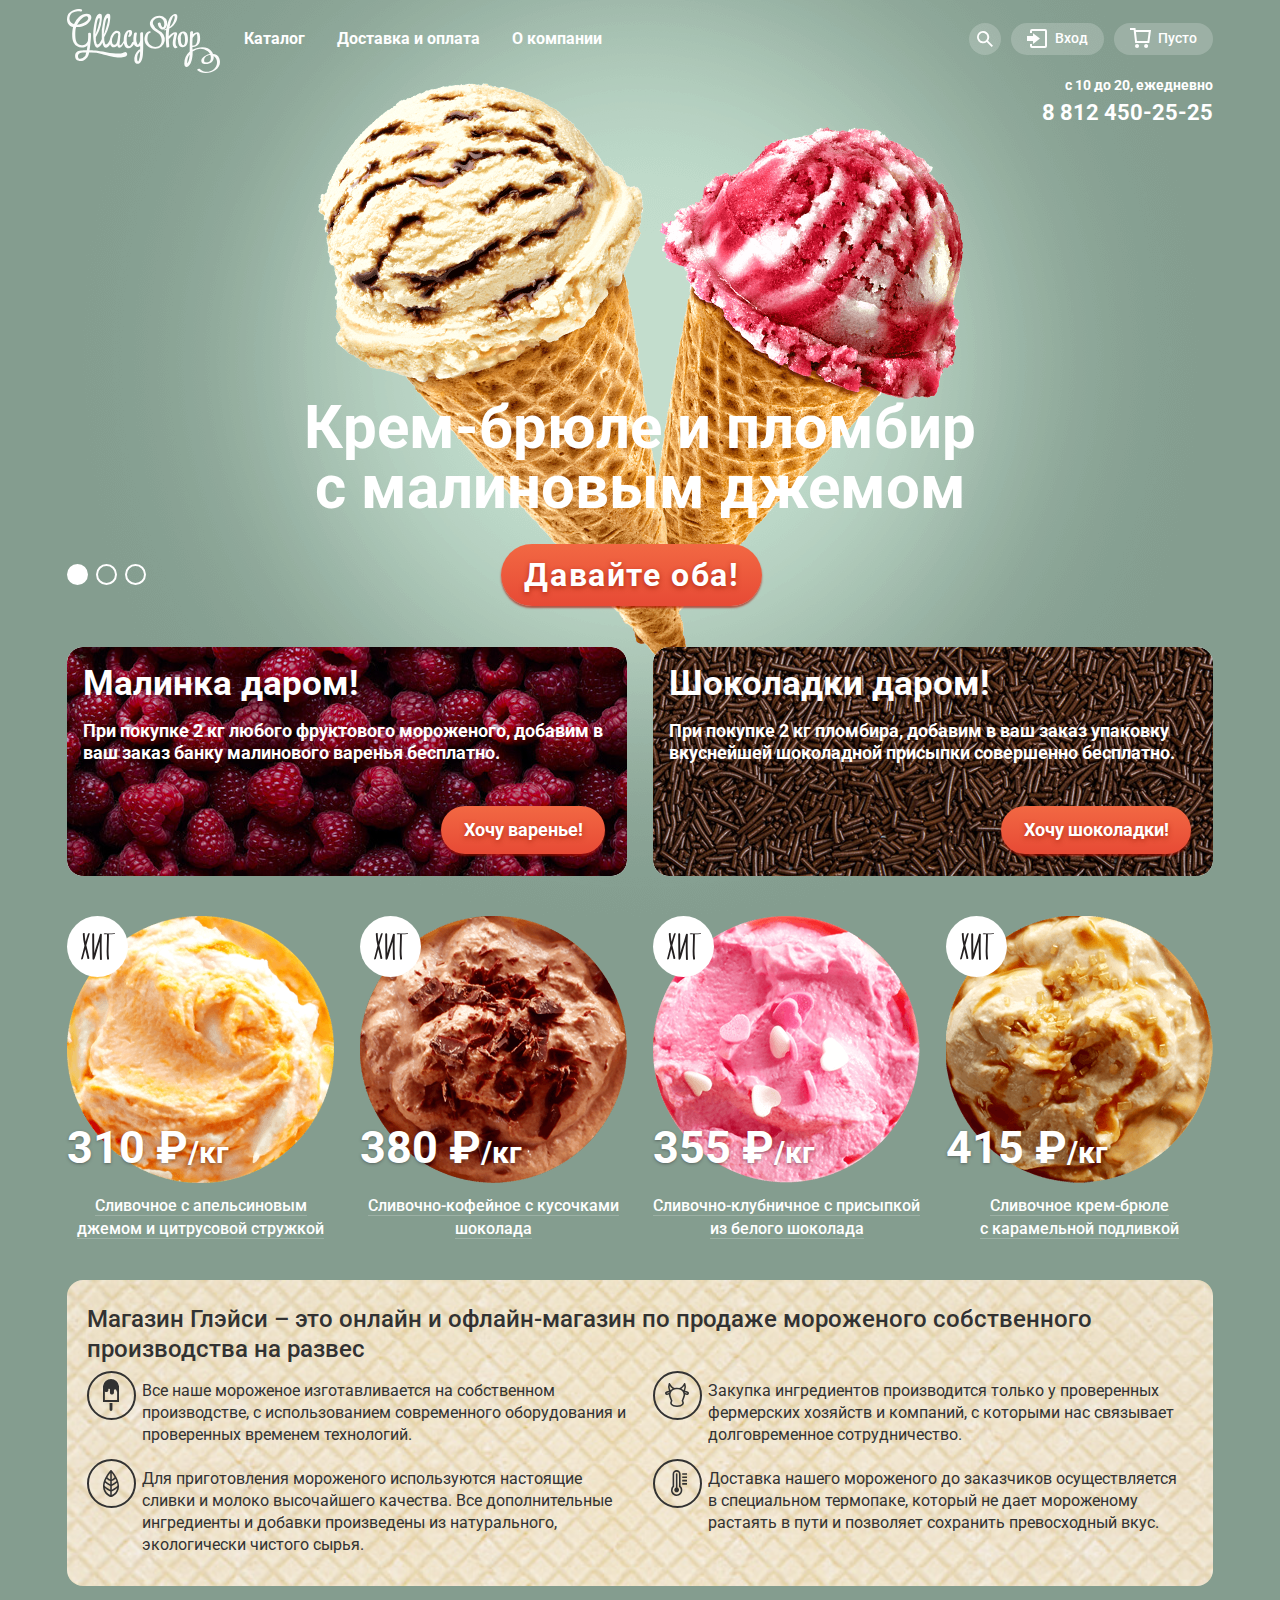
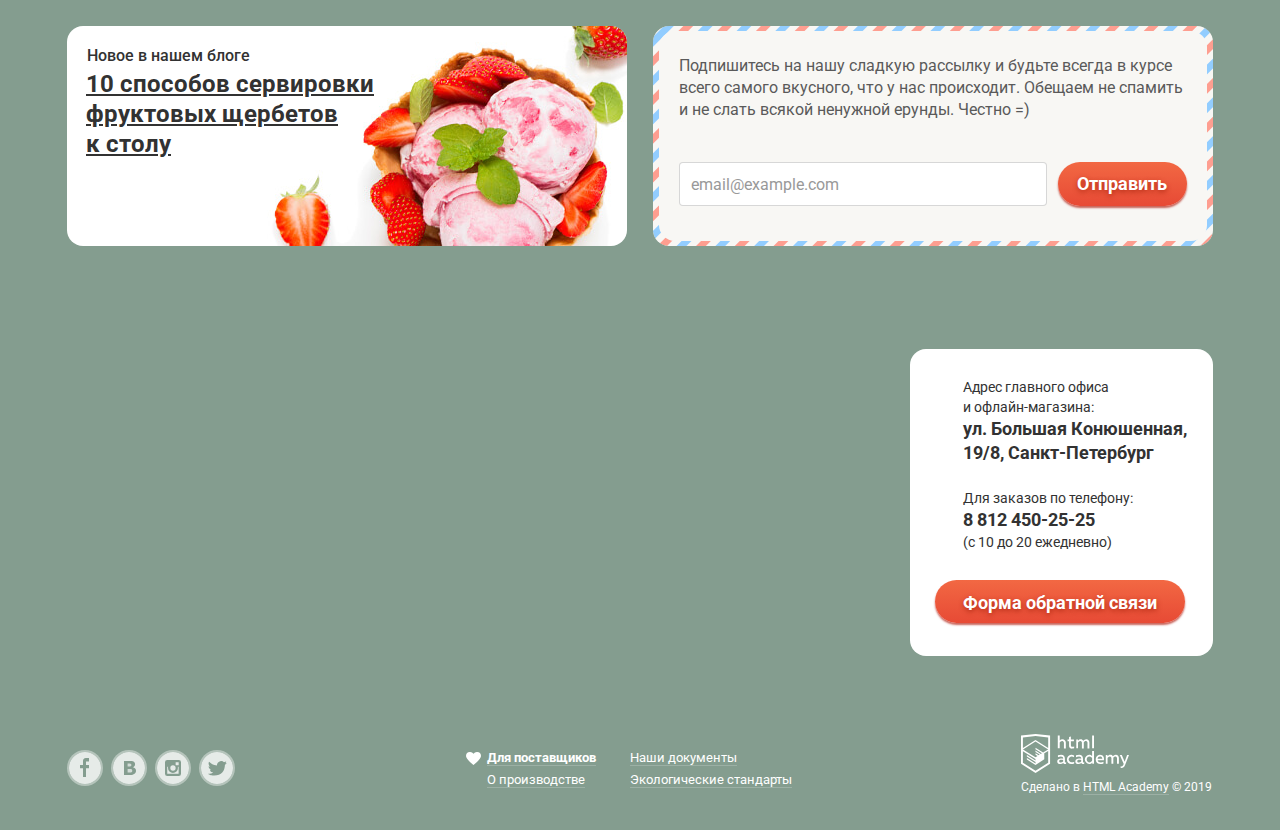
==== commit cf1afc3c: "another fix)" ====
--- a/index.html
+++ b/index.html
@@ -345,7 +345,7 @@
       <img src="img/big-cross.svg" alt="Кнопка закрытия модального окна">
     </button>
   </section>
-  <script src="http://api-maps.yandex.ru/2.1/?lang=ru_RU" type="text/javascript"></script>
-  <script type="text/javascript" src="js/script.js"></script>
+  <script src="https://api-maps.yandex.ru/2.1/?lang=ru_RU" type="text/javascript"></script>
+  <script type="text/javascript" src="js/script.min.js"></script>
 </body>
 </html>
--- a/css/styles.css
+++ b/css/styles.css
@@ -98,7 +98,7 @@
   flex-direction: row;
   align-items: center;
   width: 87%;
-  margin-bottom: 4px;
+  margin-bottom: 5px;
 }
 
 .main-nav-list {
@@ -456,7 +456,9 @@
 .service-login:focus + .service-drop,
 .service-cart:hover + .service-drop,
 .service-cart:focus + .service-drop,
-.service-drop:hover, .service-drop:focus-within {
+.service-drop:hover,
+.service-drop:focus-within,
+.service-item:hover .service-drop {
   opacity: 1;
   pointer-events: auto;
 }
@@ -550,21 +552,22 @@
 }
 
 .site-wrapper {
-  min-width: 1200px;
-  background-position: top center;
   transition: background-color 1s ease, background-image 1s ease;
 }
 
 .site-wrapper-1 {
   background: var(--swamp-bg) url(../img/bg-1.png) no-repeat;
+  background-position: top center;
 }
 
 .site-wrapper-2 {
   background: var(--dark-blue-bg) url(../img/bg-2.png) no-repeat;
+  background-position: top center;
 }
 
 .site-wrapper-3 {
   background: var(--brown-bg) url(../img/bg-3.png) no-repeat;
+  background-position: top center;
 }
 
 .catalog-wrapper {
@@ -1543,7 +1546,8 @@
   line-height: 15px;
   color: var(--basic-black);
   text-decoration: underline;
-  text-decoration-color: var(--input-link-border);
+  -webkit-text-decoration-color: var(--input-link-border);
+          text-decoration-color: var(--input-link-border);
   margin-left: 21px;
   margin-bottom: 2px;
 }
@@ -1551,7 +1555,8 @@
 .drop-link:hover,
 .drop-link:active {
   color: var(--link-click);
-  text-decoration-color: var(--dark-link-click);
+  -webkit-text-decoration-color: var(--dark-link-click);
+          text-decoration-color: var(--dark-link-click);
 }
 
 .modal {
@@ -1665,11 +1670,13 @@
 
 .modal-show {
   display: block;
-  animation: bounce 0.6s;
+  -webkit-animation: bounce 0.6s;
+          animation: bounce 0.6s;
 }
 
 .modal-error {
-  animation: shake 0.6s;
+  -webkit-animation: shake 0.6s;
+          animation: shake 0.6s;
 }
 
 /* Animations */
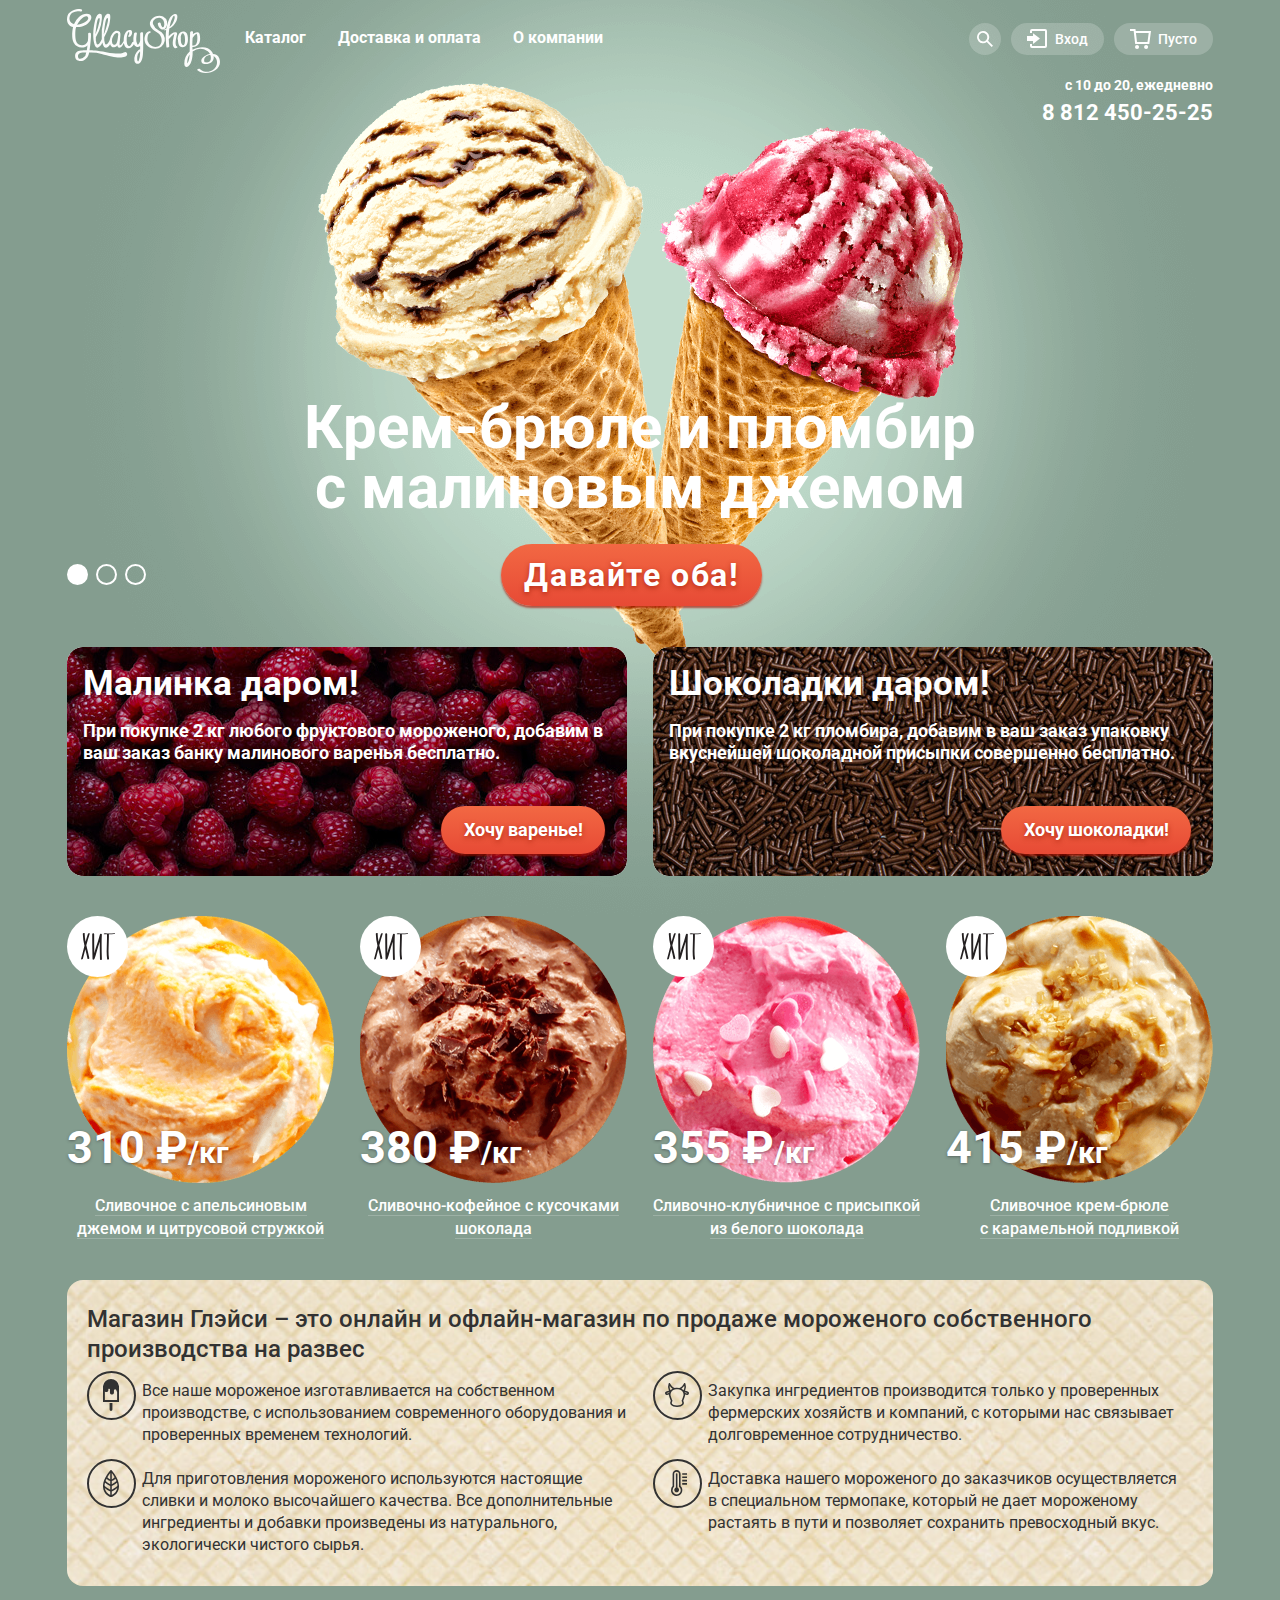
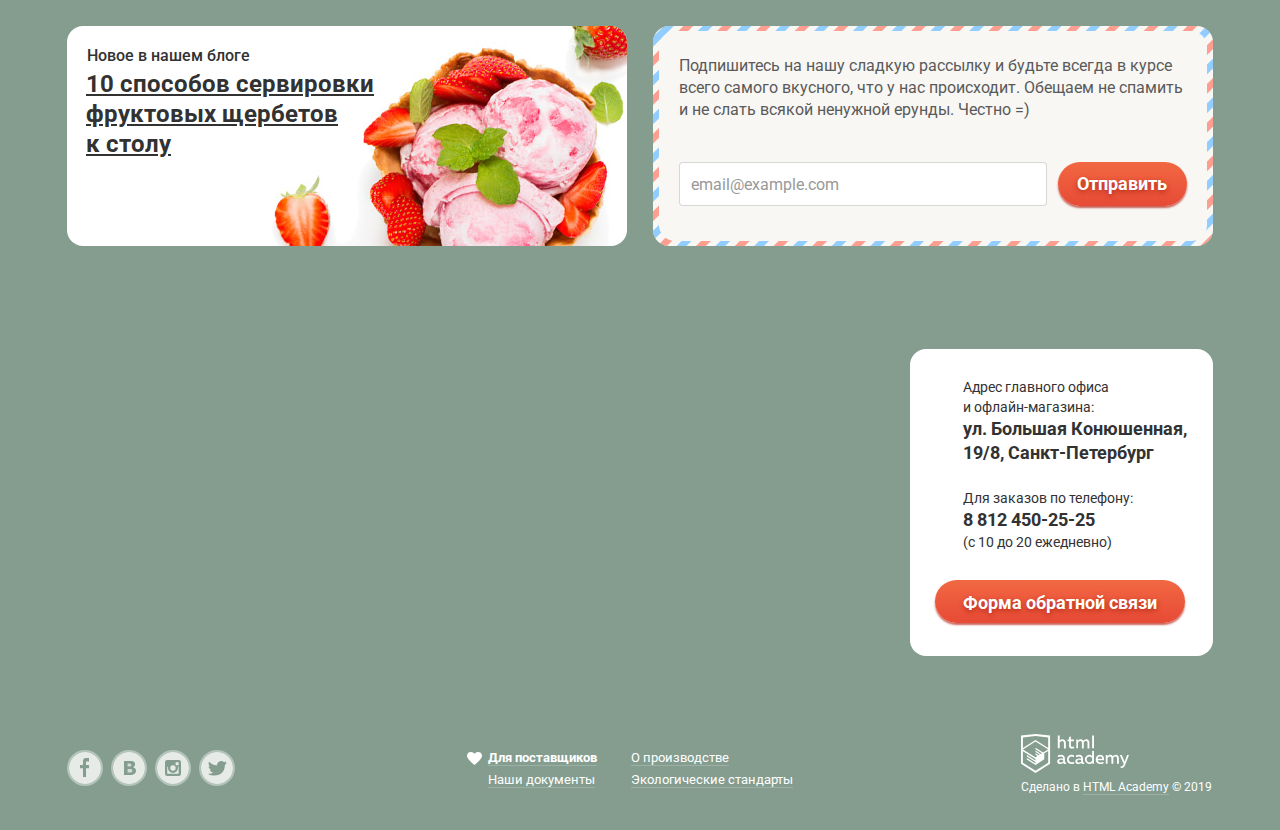
==== commit 5f737264: "t2" ====
--- a/index.html
+++ b/index.html
@@ -6,7 +6,7 @@
   <title>HTML Academy: Глейси</title>
   <link href="https://fonts.googleapis.com/css2?family=Roboto:wght@400;500;700&display=swap" rel="stylesheet">
   <link rel="stylesheet" href="css/normalize.css">
-  <link rel="stylesheet" href="css/styles.css">
+  <link rel="stylesheet" href="css/styles.min.css">
 </head>
 
 <body>
@@ -14,7 +14,7 @@
     <header class="main-header container">
       <div class="header-wrapper">
         <a class="logo">
-          <img src="img/logo.svg" alt="Логотип Gllacy shop">
+          <img src="img/logo.svg" alt="Логотип Gllacy shop" width="154" height="64">
         </a>
         <nav class="main-nav">
           <ul class="main-nav-list lstyle-none">
@@ -58,8 +58,8 @@
               </a>
               <div class="service-drop service-drop-search">
                 <form action="https://echo.htmlacademy.ru/" method="GET">
-                  <label class="visually-hidden" for="query">Поле для ввода запроса поиска</label>
-                  <input class="default-input" name="query" id="query" type="text" placeholder="Крем-брюле">
+                  <label class="visually-hidden" for="search-query">Поле для ввода запроса поиска</label>
+                  <input class="default-input" name="query" id="search-query" type="text" placeholder="Крем-брюле">
                 </form>
               </div>
             </li>
@@ -69,8 +69,8 @@
               </a>
               <div class="service-drop service-drop-login">
                 <form action="https://echo.htmlacademy.ru/" method="GET">
-                  <label class="visually-hidden" for="email">Поле для ввода email</label>
-                  <input class="default-input drop-input-login" name="email" id="email" type="email" placeholder="email@example.com">
+                  <label class="visually-hidden" for="email-login">Поле для ввода email</label>
+                  <input class="default-input drop-input-login" name="email" id="email-login" type="email" placeholder="email@example.com">
                   <label class="visually-hidden" for="pwd">Поле для ввода пароля</label>
                   <input class="default-input drop-input-login" name="pwd" id="pwd" type="password" placeholder="······">
                   <div class="login-links">
@@ -248,8 +248,8 @@
                   всякой ненужной ерунды. Честно =)
                 </p>
                 <form class="email-subscription" method="GET" action="https://echo.htmlacademy.ru/">
-                  <label class="visually-hidden" for="email">Поле для ввода имени</label>
-                  <input class="default-input email-sub-input" id="email" name="email" type="email" placeholder="email@example.com">
+                  <label class="visually-hidden" for="email-field">Поле для ввода email</label>
+                  <input class="default-input email-sub-input" id="email-field" name="email" type="email" placeholder="email@example.com">
                   <button class="button email-sub-btn" type="submit">Отправить</button>
                 </form>
               </div>
@@ -322,30 +322,33 @@
         </ul>
       </section>
       <div class="footer-credits">
-        <a href="https://htmlacademy.ru">
-          <img src="img/htmlacademy.svg" alt="Логитоп HTML Academy">
+        <a href="https://htmlacademy.ru/intensive/htmlcss" aria-label="Ссылка на лендинг интенсива «HTML и CSS. Профессиональная вёрстка сайтов».">
+          <img src="img/htmlacademy.svg" alt="Логитоп HTML Academy" width="108" height="39"/>
         </a>
-        <p class="html-academy">Сделано в <a class="white-link" href="https://htmlacademy.ru">HTML Academy</a> © 2019</p>
+        <p class="html-academy">Сделано в <a class="white-link" href="https://htmlacademy.ru/intensive/htmlcss" aria-label="Ссылка на лендинг интенсива «HTML и CSS. Профессиональная вёрстка сайтов».">HTML Academy</a> © 2019</p>
       </div>
     </footer>
   </div>
   <div class="feedback-background"></div>
-  <section class="modal modal-feedback">
-    <p class="modal-feedback-header">Мы обязательно вам ответим!</p>
-    <form class="feedback-form" action="https://echo.htmlacademy.ru/" method="GET">
-      <label class="visually-hidden" for="name">Поле для ввода имени</label>
-      <input class="default-input modal-feedback-input feedback-name" name="name" id="name" type="text" placeholder="Имя Фамилия">
-      <label class="visually-hidden" for="email">Поле для ввода имени</label>
-      <input class="default-input modal-feedback-input feedback-email" name="email" id="email" type="email" placeholder="email@example.com">
-      <label class="visually-hidden" for="text">Поле для ввода отзыва</label>
-      <textarea class="modal-textarea feedback-text" name="feedback-text" id="text" cols="30" rows="8" placeholder="В свободной форме"></textarea>
-      <button class="button modal-send-btn" type="submit">Отправить</button>
-    </form>
-    <button class="modal-close" type="button" aria-label="Закрыть">
-      <img src="img/big-cross.svg" alt="Кнопка закрытия модального окна">
-    </button>
+  <section class="modal js-modal">
+    <div class="modal-feedback">
+      <h2 class="visually-hidden">Форма обратной связи</h2>
+      <p class="modal-feedback-header">Мы обязательно вам ответим!</p>
+      <form class="feedback-form" action="https://echo.htmlacademy.ru/" method="GET">
+        <label class="visually-hidden" for="name">Поле для ввода имени</label>
+        <input class="default-input modal-feedback-input feedback-name" name="name" id="name" type="text" placeholder="Имя Фамилия">
+        <label class="visually-hidden" for="email-feedback">Поле для ввода имени</label>
+        <input class="default-input modal-feedback-input feedback-email" name="email" id="email-feedback" type="email" placeholder="email@example.com">
+        <label class="visually-hidden" for="text">Поле для ввода отзыва</label>
+        <textarea class="modal-textarea feedback-text" name="feedback-text" id="text" cols="30" rows="8" placeholder="В свободной форме"></textarea>
+        <button class="button modal-send-btn" type="submit">Отправить</button>
+      </form>
+      <button class="modal-close" type="button" aria-label="Закрыть">
+        <img src="img/big-cross.svg" alt="Кнопка закрытия модального окна" width="18" height="17">
+      </button>
+    </div>
   </section>
-  <script src="https://api-maps.yandex.ru/2.1/?lang=ru_RU" type="text/javascript"></script>
-  <script type="text/javascript" src="js/script.min.js"></script>
+  <script src="https://api-maps.yandex.ru/2.1/?lang=ru_RU"></script>
+  <script src="js/script.min.js"></script>
 </body>
 </html>
--- a/css/styles.min.css
+++ b/css/styles.min.css
@@ -0,0 +1 @@
+:root{--basic-white:#fff;--full-black:#000;--cart-drop-grey:#c4c4c4;--cart-border-grey:#CACAC7;--alpha-white:rgba(255, 255, 255, 0.2);--less-alpha-white:rgba(255, 255, 255, 0.8);--basic-black:#323232;--basic-grey:#999999;--modal-white:#f8f7f4;--basic-button:linear-gradient(180deg, #f26843 0%, #e74a35 100%);--hover-button:linear-gradient(0deg, rgba(255, 255, 255, 0.2), rgba(255, 255, 255, 0.2)),linear-gradient(180deg, #F26843 0%, #E74A35 100%);--click-button:linear-gradient(0deg, rgba(0, 0, 0, 0.07), rgba(0, 0, 0, 0.07)),linear-gradient(180deg, #f26843 0%, #e74a35 100%);--nav-list-hover:#fbded7;--nav-list-click:#f6b5a5;--nav-list-on-page:#d07058;--nav-catalog-click:#ededed;--nav-catalog-active:#696969;--link-hover:#ffbc9e;--link-click:#e84d37;--slider-hover:rgba(255, 255, 255, 0.4);--raspberry-color:#dc143c;--choco-color:#7f4e1e;--advantages-color:#f8facd;--new-post-color:#fad3a2;--mailing-grey:#5A5A5A;--darker-white:#FEFEFE;--link-hover-color:rgba(255, 188, 158, 0.3);--swamp-bg:#849D8F;--dark-blue-bg:#8996A6;--brown-bg:#9D8B84;--dark-link-click:rgba(232, 77, 55, 0.3);--box-shadow:rgba(172, 16, 0, 0.64);--text-shadow:rgba(160, 32, 11, 0.76);--box-shadow-active:#942718;--box-shadow-hover:rgba(0, 0, 0, 0.2);--shadow-price:rgba(49, 50, 53, 0.5);--social-border:rgba(255, 255, 255, 0.5);--range-white:rgba(248, 247, 244, 0.5);--range-button-grey:#ABABAB;--droplist-shadow:rgba(0, 0, 0, 0.4);--droplist-border:rgba(50, 50, 50, 0.2);--input-grey:rgba(178, 178, 178, 0.52);--input-link-border:rgba(50, 50, 50, 0.3);--input-blue:rgba(46, 136, 228, 0.52)}a{text-decoration:none}img{max-width:100%;height:auto}body{min-width:1200px;margin:0;padding:0;font-family:Roboto,Arial,sans-serif;font-style:normal;font-weight:400;font-size:16px;line-height:22px;color:var(--basic-white);min-height:100%;display:grid;grid-template-rows:-webkit-min-content 1fr -webkit-min-content;grid-template-rows:min-content 1fr min-content}.page{height:100%}.container{width:1146px;margin:0 auto;padding:0 20px}.main-header{margin-top:9px}.header-wrapper{display:flex;justify-content:space-between}.logo{height:64px}.main-nav{display:flex;flex-direction:row;align-items:flex-start;width:87%;margin-top:14px}.main-nav-list{display:flex;flex-wrap:wrap;font-weight:700;font-size:16px;line-height:18px;margin:0 0 0 11px;padding:0;white-space:nowrap}.main-nav-button{padding:6px 14px 7px 14px;color:var(--basic-white);border-radius:26px;display:inline-block;vertical-align:top}.main-nav-button>a{border-bottom:1px solid var(--alpha-white)}.main-nav-button:hover>a{border-color:transparent}.nav-on-page{border-color:transparent;background-color:var(--nav-list-on-page)}.main-nav-button:hover{background:var(--basic-white);color:var(--basic-black)}.main-nav-button:hover .main-nav-button{color:var(--basic-black);border-color:transparent}.main-nav-button:active{color:var(--basic-black);border-color:transparent;background:var(--nav-catalog-click);box-shadow:inset 0 2px 1px var(--nav-catalog-active)}.drop:focus-within,.drop:hover,.main-nav-button:focus+.drop,.main-nav-button:hover+.drop{opacity:1;pointer-events:auto}.main-nav-item{position:relative;margin-right:4px}.drop{position:absolute;opacity:0;top:100%;left:0;margin:12px 0 0 -7px;max-width:143px;background-color:var(--basic-white);border-radius:4px;box-shadow:0 20px 20px var(--droplist-shadow);pointer-events:none;z-index:1}.drop::before{content:"";position:absolute;bottom:100%;left:0;right:0;height:12px}.filter-droplist:focus-within{opacity:1;pointer-events:auto}.drop-header{position:relative;color:var(--basic-black);font-weight:700;font-size:14px;line-height:18px;padding:10px 0 10px 21px;margin:0;min-width:113px}.drop-header::after{position:absolute;content:"";width:calc(100% - 15px);height:1px;bottom:0;left:6px;background:var(--droplist-border)}.drop-list{padding:0;min-width:107px}.drop-list-item{margin-top:4px;display:flex;flex-direction:column;justify-content:center;min-height:27px}.drop-list-item:first-child{margin-top:6px}.drop-list-item:last-child{margin-bottom:7px}.drop-list-item:hover{background:var(--nav-list-hover)}.drop-list-item:focus-within:not(.drop-on-page){background:var(--nav-list-hover)}.drop-list-item:active{background:var(--nav-list-click)}.drop-on-page,.drop-on-page:active,.drop-on-page:hover{background:var(--nav-list-on-page)}.drop-list-item a{color:var(--basic-black);padding-left:21px;font-weight:400;font-size:14px;line-height:16px;min-width:123px;outline:0;word-break:break-word}.service-list{display:flex;align-items:center;margin:0 0 0 auto;padding:0;font-weight:500;font-size:14px;line-height:16px;white-space:nowrap}.service-item{position:relative;margin-left:10px}.service-button{display:flex;justify-content:center;align-items:center;box-sizing:border-box;color:var(--basic-white);background-color:var(--alpha-white);min-width:32px;min-height:32px;font-weight:500;font-size:14px;line-height:16px;padding:7px 16px 8px 16px;border-radius:20px;position:relative}.service-button>span{margin-left:28px}.service-button:active{background:var(--nav-catalog-click);box-shadow:inset 0 2px 1px var(--nav-catalog-active)}.service-search{padding:8px;border-radius:50%}.service-button::before{content:"";position:absolute}.service-search::before{width:16px;height:16px;background-size:16px;background:url(../img/search.svg) no-repeat}.service-login::before{left:16px;width:20px;height:19px;background-size:20px 19px;background:url(../img/login.svg) no-repeat}.service-cart::before{left:16px;width:21px;height:20px;background-size:21px 20px;background:url(../img/cart.svg) no-repeat}.service-button:hover:not(.full-cart){color:var(--basic-black);background-color:var(--basic-white)}.service-search:hover::before{background:url(../img/search-black.svg) no-repeat}.service-login:hover::before{background:url(../img/login-black.svg) no-repeat}.service-cart:hover:not(.full-cart)::before{background:url(../img/black-cart.svg) no-repeat}.full-cart{color:var(--basic-black);background-color:var(--basic-white)}.full-cart::before{background:url(../img/full-cart.svg) no-repeat}.x-button{border:none;padding:0;margin-right:9px;cursor:pointer}.cart-drop-items{border-bottom:1px solid var(--cart-border-grey);margin-left:6px;padding-bottom:18px}.cart-drop-item{display:flex;flex-direction:row;justify-content:flex-start;align-items:center;font-weight:400;font-size:13px;line-height:16px}.cart-drop-item:not(:last-child){margin-bottom:17px}.cart-drop-text{max-width:216px;margin:0;align-self:flex-start;color:var(--basic-black);margin-top:10px}.cart-label{margin-left:13px}.cart-weight{margin-left:31px;color:var(--full-black)}.cart-price{margin-left:26px}.cart-weight span{color:var(--cart-drop-grey)}.cart-drop-price{font-weight:700;font-size:15px;line-height:16px;text-align:right;margin:15px 2px 0 0}.cart-button{padding:13px 16px 14px 15px;border-radius:26px;margin:16px 0 0 auto;font-weight:700;font-size:18px;line-height:16px}.service-drop{position:absolute;background:var(--modal-white);box-shadow:0 20px 20px var(--droplist-shadow);box-sizing:border-box;border-radius:4px;padding:20px;top:100%;color:var(--basic-black);right:0;opacity:0;pointer-events:none;margin-top:4px;z-index:1;white-space:normal}.service-drop::before{content:"";position:absolute;bottom:100%;left:0;right:0;height:4px}.service-cart:focus+.service-drop,.service-cart:hover+.service-drop,.service-drop:focus-within,.service-drop:hover,.service-item:hover .service-drop,.service-login:focus+.service-drop,.service-login:hover+.service-drop,.service-search:focus+.service-drop,.service-search:hover+.service-drop{opacity:1;pointer-events:auto}.cart-drop{min-width:539px;display:flex;flex-direction:column;padding:20px 14px 21px 15px}.visually-hidden{position:absolute;width:1px;height:1px;margin:-1px;border:0;padding:0;white-space:nowrap;-webkit-clip-path:inset(100%);clip-path:inset(100%);clip:rect(0 0 0 0);overflow:hidden}.slide-header{font-weight:700;font-size:60px;line-height:60px;margin:0 0 35px 0}.breadcrumbs{margin:-26px 0 0 -1px;padding:0;display:flex;font-size:14px;line-height:16px}.breadcrumbs-item{position:relative;margin-right:24px}.breadcrumbs-item:not(:first-child)::before{content:"";position:absolute;width:6px;height:6px;top:4px;left:-15px;background:url(../img/top-nav-arrow.svg) no-repeat;background-size:6px}.work-time{display:block;text-align:right}.work-time p{font-weight:700;font-size:14px;line-height:16px;margin-top:4px;margin-bottom:8px}.work-time a{color:var(--basic-white);font-weight:700;font-size:22px;line-height:24px}.button{background:var(--basic-button);box-shadow:0 2px 2px var(--box-shadow);text-shadow:0 2px 5px var(--text-shadow);color:var(--basic-white)}.button:hover{background:var(--hover-button)}.button:active{background:var(--click-button);box-shadow:inset 0 2px 2px var(--box-shadow-active)}.site-wrapper{transition:background-color 1s ease,background-image 1s ease}.site-wrapper-1{background:var(--swamp-bg) url(../img/bg-1.png) no-repeat;background-position:top center}.site-wrapper-2{background:var(--dark-blue-bg) url(../img/bg-2.png) no-repeat;background-position:top center}.site-wrapper-3{background:var(--brown-bg) url(../img/bg-3.png) no-repeat;background-position:top center}.catalog-wrapper{background-color:var(--swamp-bg)}.slide{display:none}.active{display:block}.slide-list{position:relative;margin-top:272px;order:1}.slide-button{border-radius:70px;font-weight:700;font-size:32px;line-height:44px;letter-spacing:.05em;margin-right:17px;padding:12px 22px 12px 23px}.slider{position:relative;text-align:center;margin-bottom:50px}.slide-controls{position:absolute;bottom:12px;display:flex;order:2;z-index:1}.slider-button{padding:8.5px;border-radius:50%;background:0 0;border:2px solid var(--basic-white);cursor:pointer}.slider-button:not(:last-child){margin-right:8px}.slider-button:hover{background:var(--slider-hover)}.active-slide,.active-slide:hover{background:var(--basic-white);cursor:default}.slider-button:active{background:var(--basic-white)}.free-jam{background:var(--raspberry-color) url(../img/raspberry.jpg) no-repeat;background-size:cover}.free-chocolate{background:var(--choco-color) url(../img/chocolate.jpg) no-repeat;background-size:cover}.banners{display:grid;grid-gap:26px;grid-template-columns:1fr 1fr}.banner{display:flex;flex-direction:column;border-radius:16px;padding:16px 22px 22px 16px}.banner-header{font-weight:700;font-size:35px;line-height:41px;margin:0 0 16px 0}.banner-text{font-weight:700;font-size:18px;margin:0 0 42px 0}.banner-button{font-weight:700;font-size:18px;line-height:24px;border-radius:70px;text-align:center;padding:12px 22px 12px 23px;margin-left:auto}.hits{margin-top:34px}.production-list{display:grid;grid-template-columns:repeat(4,293px);margin:0 0 -10px -13px;padding:0}.production-item:hover{background:var(--alpha-white);box-shadow:0 20px 20px var(--box-shadow-hover);border-radius:4px;z-index:1}.production-item{position:relative;text-align:center;padding:6px 13px 30px;margin-bottom:-32px}.production-item h3{margin:0}.production-hit{position:absolute}.production-hit::before{content:"";display:block;width:61px;height:61px;border-radius:50%;background:var(--basic-white) url(../img/hit.svg) center no-repeat}.production-price{margin:0;position:absolute;top:215px;font-weight:700;font-size:45px;line-height:45px;text-shadow:0 1px 3px var(--shadow-price)}.production-price span{font-weight:700;font-size:30px;line-height:35px;text-shadow:0 1px 3px var(--shadow-price)}.production-item h3{margin:5px 0 18px 0}.production-link{font-weight:500;font-size:16px;line-height:22px}.production-button{visibility:hidden;padding:12px 16px 10px 17px;font-weight:700;font-size:18px;line-height:24px;border-radius:50px;margin:0}.production-item:hover .production-button{visibility:visible}.white-link{color:var(--basic-white);border-bottom:1px solid var(--alpha-white)}.white-link:active,.white-link:hover{color:var(--link-hover);border-bottom:1px solid var(--link-hover-color)}.advantages{margin-top:10px;margin-bottom:40px}.advantages-content{background:var(--advantages-color) url(../img/waffle.jpg) no-repeat;background-size:cover;border-radius:16px;padding:24px 21px 22px 20px}.advantage-item p{margin:0}.advantages-header{font-weight:500;font-size:24px;line-height:30px;color:var(--basic-black);margin:0 0 2px 0}.advantages-list{display:flex;flex-wrap:wrap;justify-content:space-between;font-size:16px;line-height:22px;margin:0;padding:0}.advantage-item{display:flex;color:var(--basic-black);position:relative;width:calc(50% - 13px);box-sizing:border-box;padding:13px 0 0 55px;margin-bottom:8px}.advantage-item::before{content:"";position:absolute;display:block;top:5px;left:0;width:49px;height:49px;background-size:49px}.advantage-item p{margin-top:1px}.ic-svg::before{background:url(../img/ic-icon.svg) no-repeat}.cow-svg::before{background:url(../img/cow-icon.svg) no-repeat}.leaf-svg::before{background:url(../img/leaf-icon.svg) no-repeat}.temp-svg::before{background:url(../img/thermo-icon.svg) no-repeat}.promo-section{margin-bottom:41px}.promo-content{display:grid;grid-template-columns:1fr 1fr;grid-template-rows:1fr;-moz-column-gap:26px;column-gap:26px}.promo-wrapper a{margin-top:3px}.new-post-banner{background:var(--new-post-color) url(../img/strawberry.jpg) no-repeat;background-size:560px 220px;color:var(--basic-black);grid-column:1;border-radius:16px;padding:17px 253px 87px 20px}.new-post-notify{font-weight:500;margin:2px 0 0 0}.new-post-header{margin:2px 0 0 -1px}.new-post-header a{text-decoration:underline;color:var(--basic-black);font-weight:700;font-size:24px;line-height:30px;display:inherit}.new-post-header a:active,.new-post-header a:hover{color:var(--link-click)}.mailing{display:flex;background:var(--modal-white) url(../img/mailing.png);grid-column:2;border-radius:16px}.mailing-wrapper{display:flex;flex-direction:column;justify-content:space-between;margin:5px 6px;padding:24px 12px 35px 20px;border-radius:16px;background-color:var(--modal-white);flex-grow:1}.mailing-text{color:var(--mailing-grey);margin:0}.map{position:relative;display:block;border:0;width:100%;height:430px}.map-box{position:relative;display:block;border:0;height:100%;width:100%;z-index:0}.address-box{position:absolute;right:50%;margin-right:-573px;width:253px;top:62px;color:var(--basic-black);background-color:var(--basic-white);border-radius:16px;padding:28px 25px 41px 25px;display:inline-block;vertical-align:top;text-align:left;z-index:1}.how-to-find{justify-self:right;margin-bottom:39px;max-width:253px}.address-box-item{margin-bottom:23px}.address-box-text{margin:0;max-width:180px;font-size:14px;line-height:20px;border-radius:16px}.address-box-info{margin:0;font-weight:700;max-width:225px;font-size:18px;line-height:24px;color:var(--basic-black)}.feedback-button{font-weight:700;font-size:18px;line-height:24px;padding:12px 28px 10px 28px;border-radius:70px;text-shadow:0 2px 5px var(--text-shadow)}.main-footer{display:flex;flex-direction:row;justify-content:space-between;align-items:center;padding:16px 0 25px 0}.footer-border{border-top:1px solid var(--alpha-white)}.footer-social{width:164px}.footer-social-icons{display:flex;flex-direction:row;margin:0 0 7px 0;padding:0}.footer-social-item:not(:last-child){margin-right:12px}.footer-social-item a{position:relative;display:inline-block;vertical-align:top;width:32px;height:32px}.footer-social-item a::before{content:"";position:absolute;top:0;left:0;width:100%;height:100%;background-position:center;background-size:32px;border:2px solid var(--social-border);opacity:.8;border-radius:50%}.footer-social-item a:hover::before{opacity:1}.footer-social-item a:active::before{opacity:1;border-color:var(--less-alpha-white)}.fb-link::before{background:url(../img/fb.svg) no-repeat}.vk-link::before{background:url(../img/vk.svg) no-repeat}.inst-link::before{background:url(../img/insta.svg) no-repeat}.tw-link::before{background:url(../img/tw.svg) no-repeat}.footer-nav{width:310px;padding-left:22px;margin-left:11px}.footer-nav-list{min-height:40px;padding:0;display:flex;flex-flow:row wrap;align-content:space-between}.footer-nav-item{font-size:13px;line-height:18px}.footer-nav-item:first-child{font-weight:700}.footer-nav-item:nth-child(odd){min-width:111px;margin-right:32px}.footer-heart{position:relative}.footer-heart::before{content:"";position:absolute;top:2px;left:-21px;width:15px;height:13px;background:url(../img/heart.svg) no-repeat}.footer-credits{font-size:12px;line-height:18px;margin-bottom:9px;margin-right:1px}.html-academy{margin:0}.lstyle-none{list-style:none}.catalog-header{font-weight:700;font-size:35px;line-height:41px;margin:1px 0 0 0}.filter-list{max-width:869px;margin-bottom:22px;margin-top:27px}.filters{display:flex;flex-flow:row wrap;justify-content:space-between;align-items:center}.filter-box{margin:0 0 13px 0;padding:0;border:0}.filter-box legend{font-weight:500;font-size:14px;line-height:16px;margin-left:16px;margin-bottom:7px}.range-filter{position:relative;background:var(--alpha-white);height:36px;border-radius:20px;display:flex;align-items:center}.range-filter select{margin-top:-4px}.sort{min-width:196px}.money{min-width:218px}.toggle{position:absolute;top:-9px;width:4px;height:4px;border:8px solid var(--basic-white);border-radius:50%;background:var(--range-button-grey);cursor:pointer}.toggle:hover{border:9px solid var(--basic-white)}.toggle-min{left:13px}.toggle-max{left:112px}.scale{position:relative;width:176px;height:2px;background:var(--range-white);margin-left:21px;margin-top:-4px}.scale .bar{width:106px;margin-left:16px;height:2px;background:var(--modal-white)}.filter-droplist{color:var(--basic-white);background:0 0;border:none;width:100%;height:36px;padding-left:15px;appearance:none;-webkit-appearance:none;-moz-appearance:none;cursor:pointer;font-weight:500;font-size:16px;line-height:18px}.filter-droplist option{font-family:Roboto;font-style:normal;font-weight:400;font-size:14px;line-height:16px}.filter-droplist:hover{color:var(--basic-black)}.filter-droplist:hover+.filter-droplist-btn{background:url(../img/sort-btn-black.svg) no-repeat}.filter-droplist option{color:var(--basic-black)}.filter-droplist-btn{position:absolute;width:11px;height:10px;background:url(../img/sort-btn.svg) no-repeat;background-size:11px 10px;right:14px}.fat{min-width:425px}.radio-filter{margin-left:14px;margin-right:18px;width:100%;display:flex;justify-content:space-between;align-items:center;padding:0;margin:0 17px 0 14px}.radio-filter label{font-weight:500;font-size:16px;line-height:18px;cursor:pointer;margin-left:33px}.radio-item input[type=radio]:checked+label::before{background:url(../img/radio-on.svg) no-repeat}.radio-item label::before{content:"";position:absolute;left:0;width:22px;height:22px;opacity:.8;background:url(../img/radio-off.svg) no-repeat;background-size:22px}.radio-item label:hover::before{opacity:1}.radio-item input:focus+label::before{opacity:1}.radio-item input[disabled]+label::before{opacity:.4}.radio-item{position:relative}.checkbox-item{margin:2px 20px 0 14px;padding:0;width:100%;display:flex;flex-direction:row;justify-content:space-between;align-items:center}.filter-checkbox input[type=checkbox]:checked+label::before{width:24px;height:20px;background:url(../img/checkbox-on.svg) no-repeat;background-size:24px 20px}.filter-checkbox label::before{content:"";position:absolute;left:0;opacity:.8;width:20px;height:20px;background:url(../img/checkbox-off.svg) no-repeat;background-size:20px}.filter-checkbox input[disabled]+label::before{opacity:.4}.filter-checkbox label:hover::before{opacity:1}.filter-checkbox input:focus+label::before{opacity:1}.filter-checkbox label{font-weight:500;font-size:16px;line-height:18px;cursor:pointer;margin-left:32px}.filter-checkbox{position:relative}.fillers{min-width:711px}.filter-apply{background:var(--alpha-white);border:2px solid var(--basic-white);border-radius:20px;min-width:144px;height:36px;padding:0;margin-top:10px;cursor:pointer;color:var(--basic-white);font-weight:500;font-size:16px;line-height:18px}.filter-apply:hover{color:var(--basic-black);background-color:var(--basic-white)}.filter-apply:active{color:var(--basic-black);background-color:var(--basic-white);box-shadow:inset 0 2px 2px var(--nav-catalog-active);border:none}.back-arrow{transform:rotate(-180deg)}.disabled{opacity:.2}.bottom-nav{margin:46px 0 30px auto;padding:0;width:194px;display:flex;justify-content:space-between;align-items:center}.bottom-nav li:nth-child(2){margin-left:12px}.bottom-nav li:nth-last-child(2){margin-right:14px}.nav-page{padding:4px 8.5px;font-weight:500;font-size:16px;line-height:18px}.nav-page:hover{background:var(--alpha-white);border-radius:50%;cursor:pointer}.nav-page a{color:var(--basic-white)}.page-active,.page-active:hover{color:var(--basic-black);background:var(--basic-white);border-radius:50%;cursor:default}.email-subscription{display:flex;justify-content:space-between;align-items:flex-end}.email-sub-btn{padding:10px 20px 10px 19px;border-radius:70px;font-weight:700;font-size:18px;line-height:24px;margin-right:8px;border:none}.service-drop-search{padding:20px 15px 20px 15px}.service-drop-search input{min-width:311px}.default-input{display:block;border:1px solid var(--input-grey);border-radius:4px;width:100%;height:44px;padding:11px;box-sizing:border-box;font-weight:700;font-size:16px;line-height:20px}.default-input:hover{border:2px solid var(--input-grey)}.default-input:focus{outline:0;border:2px solid var(--input-blue)}.default-input::-webkit-input-placeholder{font-weight:400;color:var(--basic-grey)}.default-input::-moz-placeholder{font-weight:400;color:var(--basic-grey)}.default-input::placeholder{font-weight:400;color:var(--basic-grey)}.email-sub-input{width:368px}.service-drop-login{width:277px;padding:20px 23px 22px 19px}.drop-input-login{margin-bottom:20px;min-width:241px}.drop-login-btn{border:none;border-radius:26px;padding:14px 26px 13px 24px;font-weight:700;font-size:18px;line-height:16px}.login-links{display:flex;height:44px;flex-flow:column wrap;justify-content:space-evenly;align-content:space-between}.drop-link{font-weight:400;font-size:13px;line-height:15px;color:var(--basic-black);text-decoration:underline;-webkit-text-decoration-color:var(--input-link-border);text-decoration-color:var(--input-link-border);margin-left:21px;margin-bottom:2px}.drop-link:active,.drop-link:hover{color:var(--link-click);-webkit-text-decoration-color:var(--dark-link-click);text-decoration-color:var(--dark-link-click)}.modal{position:fixed;top:0;right:0;bottom:0;left:0;display:flex;flex-direction:column;overflow-y:auto;opacity:0;pointer-events:none;z-index:2}.modal-feedback{position:relative;width:428px;flex:none;margin:auto;padding:15px 25px 27px 24px;border-radius:6px;color:var(--basic-black);background-color:var(--modal-white)}.modal-feedback-header{color:var(--basic-black);font-weight:500;font-size:24px;line-height:28px;margin:0 0 20px -1px}.modal-feedback-input{width:267px;margin-bottom:20px}.modal-close{position:absolute;top:15px;right:16px;width:18px;height:17px;background-color:transparent;border:0;padding:0;cursor:pointer}.modal-send-btn{display:block;padding:11px 25px 9px 24px;border-radius:70px;margin-left:auto;border:none;font-weight:700;font-size:18px;line-height:24px}.modal-textarea{width:428px;height:154px;font-weight:700;font-size:16px;line-height:20px;border:1px solid var(--droplist-border);border-radius:4px;resize:none;box-sizing:border-box;margin-bottom:19px;padding:11px 13px}.modal-textarea:hover{border:2px solid var(--input-grey)}.modal-textarea:focus{outline:0;border:2px solid var(--input-blue)}.modal-textarea::-webkit-input-placeholder{font-weight:400}.modal-textarea::-moz-placeholder{font-weight:400}.modal-textarea::placeholder{font-weight:400}.feedback-background{display:none;position:fixed;top:0;left:0;right:0;bottom:0;background:var(--full-black);opacity:.3;z-index:1}.bg-show{display:block}.modal-show{opacity:1;pointer-events:auto;-webkit-animation:bounce .6s;animation:bounce .6s}.modal-error{-webkit-animation:shake .6s;animation:shake .6s}@-webkit-keyframes bounce{0%{transform:translateY(-2000px)}70%{transform:translateY(30px)}90%{transform:translateY(-10px)}100%{transform:translateY(0)}}@keyframes bounce{0%{transform:translateY(-2000px)}70%{transform:translateY(30px)}90%{transform:translateY(-10px)}100%{transform:translateY(0)}}@-webkit-keyframes shake{0%,100%{transform:translateX(0)}10%,30%,50%,70%,90%{transform:translateX(-10px)}20%,40%,60%,80%{transform:translateX(10px)}}@keyframes shake{0%,100%{transform:translateX(0)}10%,30%,50%,70%,90%{transform:translateX(-10px)}20%,40%,60%,80%{transform:translateX(10px)}}